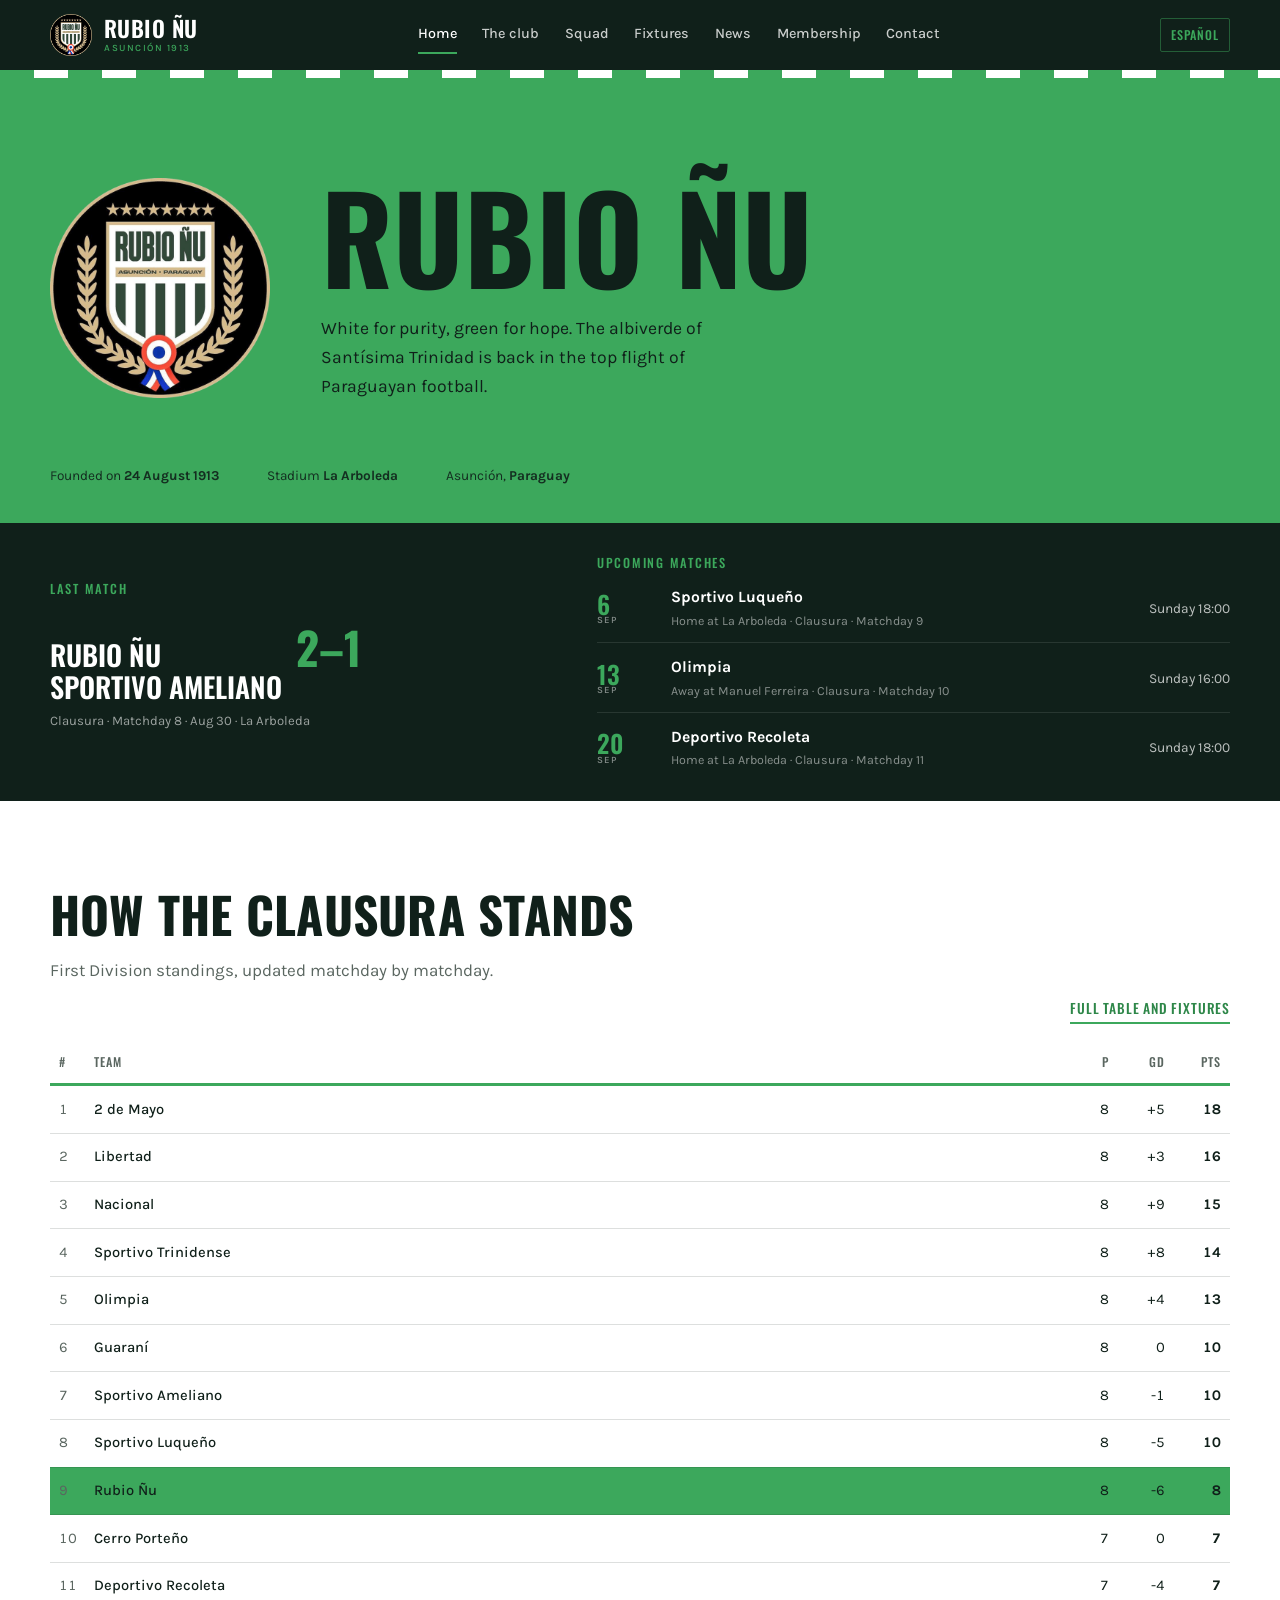
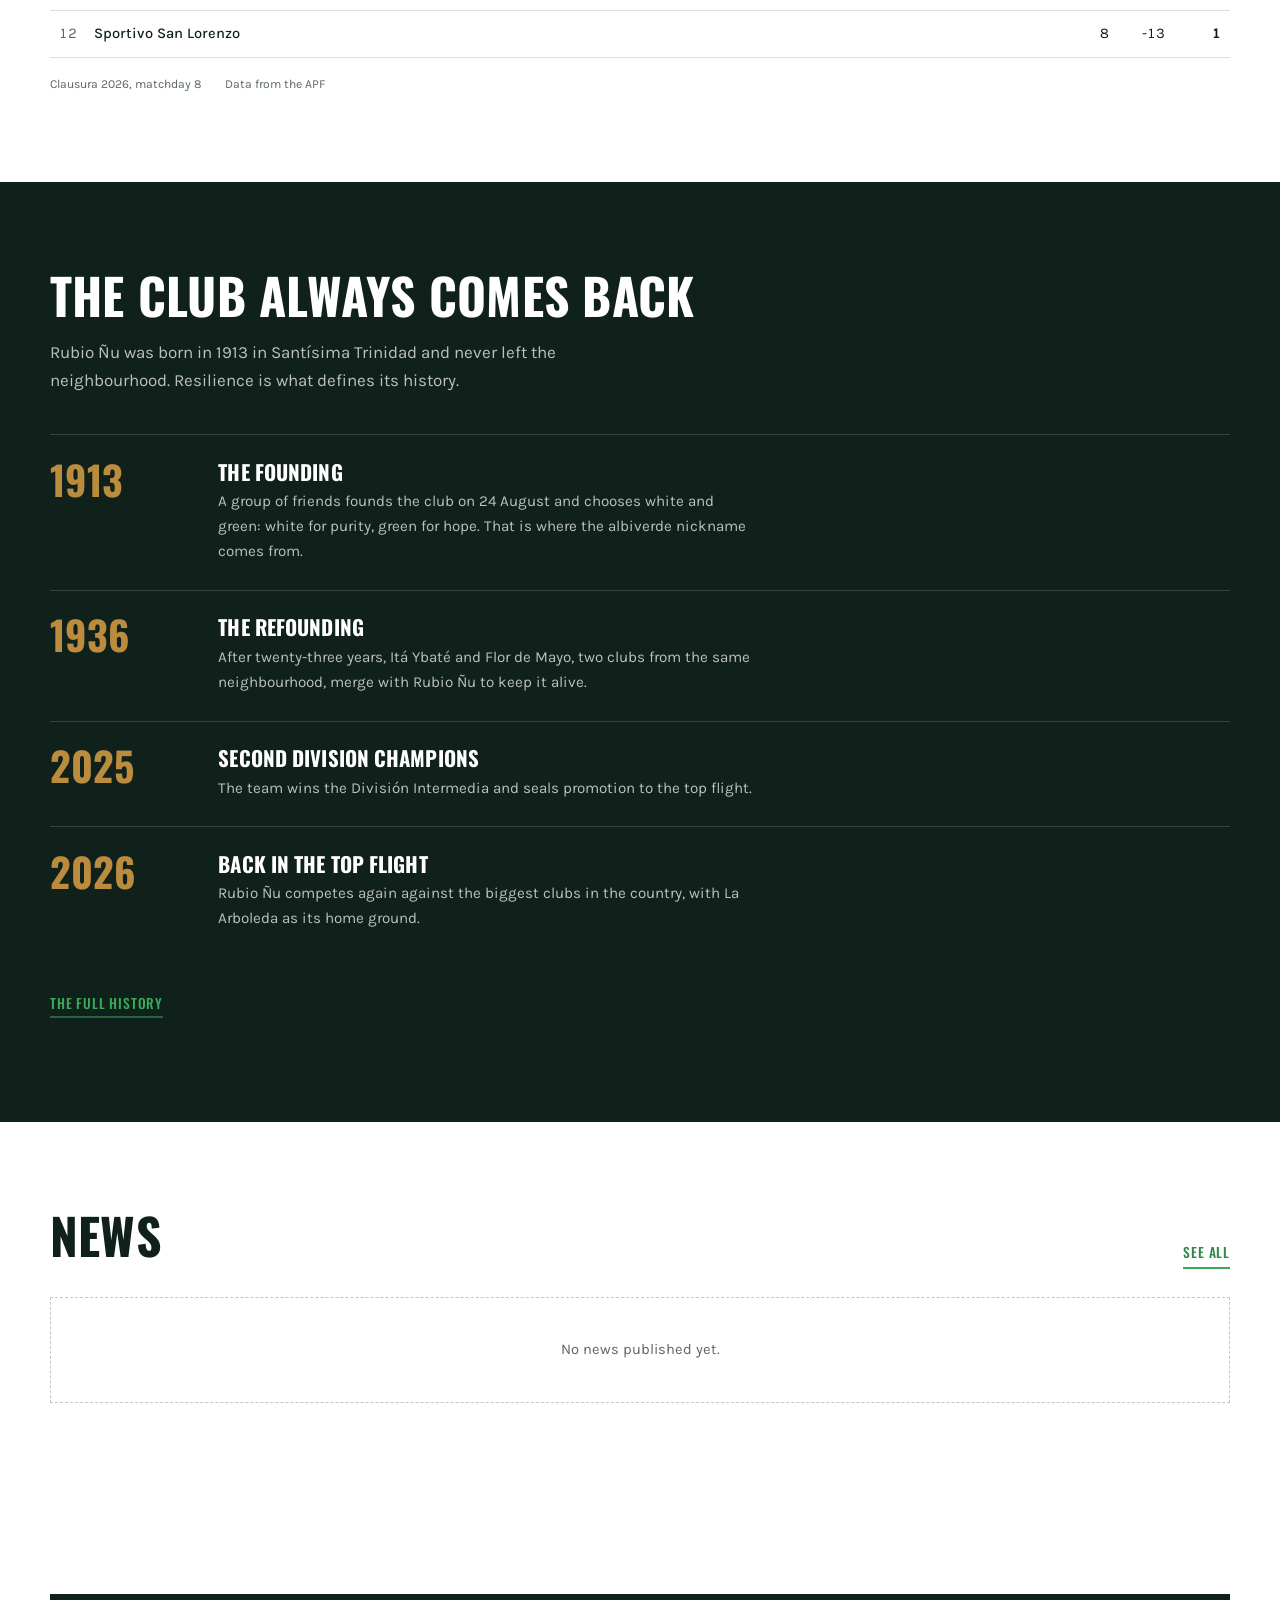
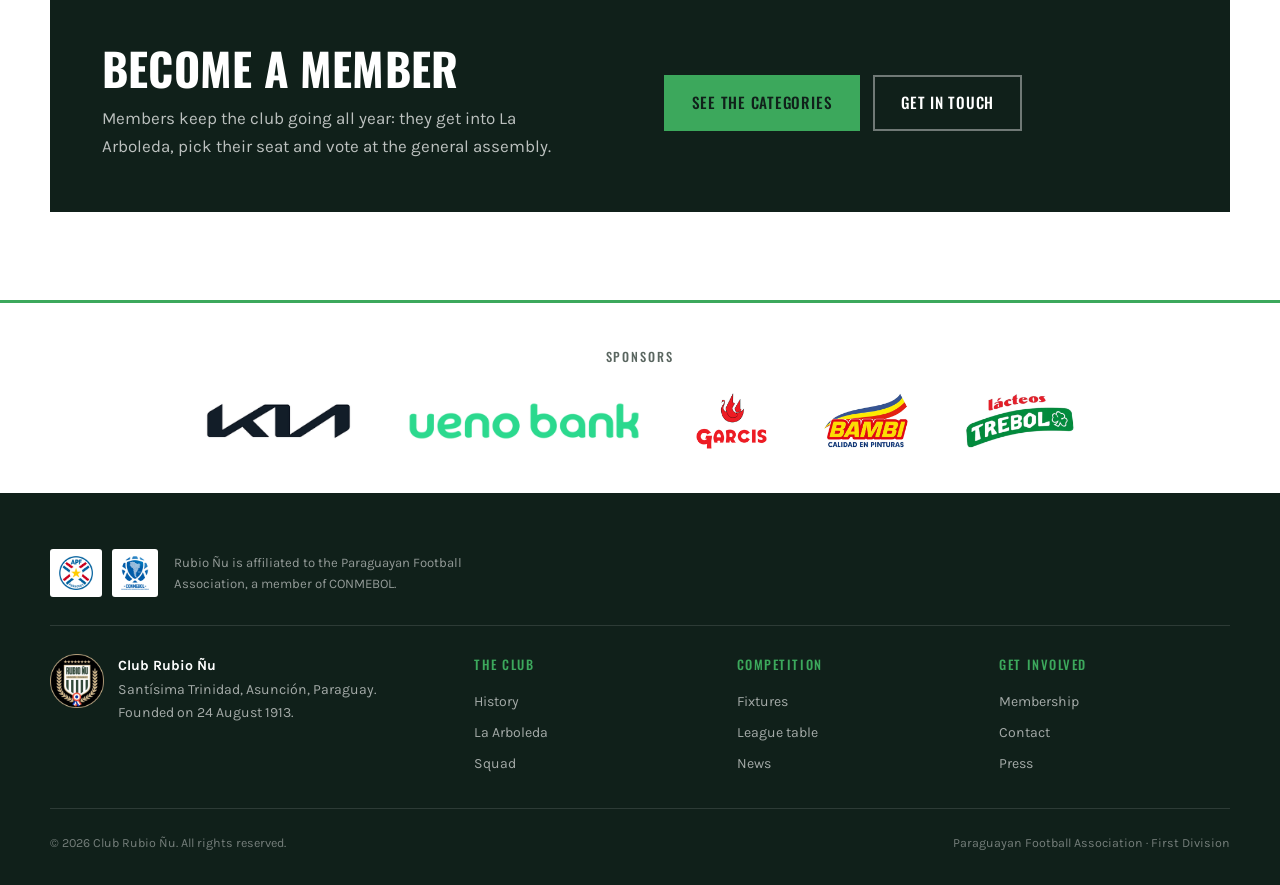
==== en/index.html @ 2ac367af "Sitio bilingüe (ES/EN), escudo oficial provisto por el club y módulo de noticias (v4)" ====
<!DOCTYPE html>
<html lang="en" data-base="../">
<head>
<meta charset="utf-8">
<meta name="viewport" content="width=device-width, initial-scale=1">
<title>Official site · Club Rubio Ñu</title>
<meta name="description" content="Official site of Club Rubio Ñu, from Santísima Trinidad, Asunción. Founded in 1913.">
<meta name="robots" content="noindex, nofollow">
<link rel="alternate" hreflang="es" href="../index.html">
<link rel="alternate" hreflang="en" href="index.html">
<meta property="og:title" content="Official site · Club Rubio Ñu">
<meta property="og:description" content="Official site of Club Rubio Ñu, from Santísima Trinidad, Asunción. Founded in 1913.">
<meta property="og:type" content="website">
<meta property="og:image" content="../assets/img/escudo.png">
<meta name="theme-color" content="#10201A">
<link rel="icon" href="../assets/img/favicon.png">
<link rel="preconnect" href="https://fonts.googleapis.com">
<link rel="preconnect" href="https://fonts.gstatic.com" crossorigin>
<link href="https://fonts.googleapis.com/css2?family=Karla:ital,wght@0,400;0,500;0,700;1,400&family=Oswald:wght@500;600;700&display=swap" rel="stylesheet">
<link rel="stylesheet" href="../assets/css/main.css">
</head>
<body>
<a class="saltar" href="#contenido">Skip to content</a>

<header class="cabecera">
  <div class="marco cabecera-fila">
    <a class="marca" href="index.html">
      <img src="../assets/img/escudo.png" alt="">
      <span class="marca-texto">Rubio Ñu
        <small>ASUNCIÓN 1913</small>
      </span>
    </a>
    <div class="cabecera-derecha">
      <a class="idioma" href="../index.html">Español</a>
      <button class="menu-boton" aria-expanded="false" aria-controls="menu-principal">Menu</button>
    </div>
    <nav class="menu" id="menu-principal" aria-label="Menu">
        <a href="index.html" aria-current="page">Home</a>
        <a href="club.html">The club</a>
        <a href="plantel.html">Squad</a>
        <a href="fixture.html">Fixtures</a>
        <a href="noticias.html">News</a>
        <a href="socios.html">Membership</a>
        <a href="contacto.html">Contact</a>
    </nav>
  </div>
</header>
<div class="filete bastones"></div>

<main id="contenido">

<section class="portada">
  <div class="marco portada-contenido">
    <img class="portada-escudo" src="../assets/img/escudo.png" alt="Club Rubio Ñu crest">
    <div>
      <h1>Rubio Ñu</h1>
      <p class="portada-bajada">White for purity, green for hope. The albiverde of Santísima
      Trinidad is back in the top flight of Paraguayan football.</p>
    </div>
  </div>
  <div class="marco portada-datos">
    <span>Founded on <b>24 August 1913</b></span>
    <span>Stadium <b>La Arboleda</b></span>
    <span>Asunción, <b>Paraguay</b></span>
  </div>
</section>

<section class="franja-partido">
  <div class="marco partido-grilla">
    <div data-ultimo><p class="cargando">Loading result…</p></div>
    <div class="divisoria" aria-hidden="true"></div>
    <div data-proximos><p class="cargando">Loading fixtures…</p></div>
  </div>
</section>

<section class="seccion">
  <div class="marco">
    <div class="cabezal-seccion">
      <div>
        <h2 class="titulo-seccion">How the Clausura stands</h2>
        <p class="entrada">First Division standings, updated matchday by matchday.</p>
      </div>
      <a class="enlace-mas" href="fixture.html#tabla">Full table and fixtures</a>
    </div>
    <div data-tabla="resumida"><p class="cargando">Loading table…</p></div>
  </div>
</section>

<section class="seccion seccion-tinta textura-diagonal">
  <div class="marco">
    <h2 class="titulo-seccion">The club always comes back</h2>
    <p class="entrada">Rubio Ñu was born in 1913 in Santísima Trinidad and never left the
    neighbourhood. Resilience is what defines its history.</p>
    <div class="hitos">
      <article class="hito">
        <div class="hito-anio">1913</div>
        <div>
          <h3>The founding</h3>
          <p>A group of friends founds the club on 24 August and chooses white and green: white for
          purity, green for hope. That is where the albiverde nickname comes from.</p>
        </div>
      </article>
      <article class="hito">
        <div class="hito-anio">1936</div>
        <div>
          <h3>The refounding</h3>
          <p>After twenty-three years, Itá Ybaté and Flor de Mayo, two clubs from the same
          neighbourhood, merge with Rubio Ñu to keep it alive.</p>
        </div>
      </article>
      <article class="hito">
        <div class="hito-anio">2025</div>
        <div>
          <h3>Second division champions</h3>
          <p>The team wins the División Intermedia and seals promotion to the top flight.</p>
        </div>
      </article>
      <article class="hito">
        <div class="hito-anio">2026</div>
        <div>
          <h3>Back in the top flight</h3>
          <p>Rubio Ñu competes again against the biggest clubs in the country, with La Arboleda as
          its home ground.</p>
        </div>
      </article>
    </div>
    <p style="margin-top:2rem"><a class="enlace-mas" href="club.html">The full history</a></p>
  </div>
</section>

<section class="seccion">
  <div class="marco">
    <div class="cabezal-seccion">
      <h2 class="titulo-seccion">News</h2>
      <a class="enlace-mas" href="noticias.html">See all</a>
    </div>
    <div data-noticias data-limite="3"><p class="cargando">Loading news…</p></div>
  </div>
</section>

<section class="seccion">
  <div class="marco">
    <div class="accion">
      <div>
        <h2>Become a member</h2>
        <p>Members keep the club going all year: they get into La Arboleda, pick their seat and
        vote at the general assembly.</p>
      </div>
      <div class="botonera">
        <a class="boton" href="socios.html">See the categories</a>
        <a class="boton boton-borde" href="contacto.html">Get in touch</a>
      </div>
    </div>
  </div>
</section>
<section class="banda-sponsors">
  <div class="marco">
    <p class="rotulo-sponsors">SPONSORS</p>
    <div class="grilla-sponsors">
        <img src="../assets/img/sponsors/kia.png" alt="Kia" class="" loading="lazy">
        <img src="../assets/img/sponsors/ueno-bank.png" alt="ueno bank" class="" loading="lazy">
        <img src="../assets/img/sponsors/garcis.png" alt="Garcis" class="alto" loading="lazy">
        <img src="../assets/img/sponsors/bambi.png" alt="Bambi" class="alto" loading="lazy">
        <img src="../assets/img/sponsors/lacteos-trebol.png" alt="Lácteos Trébol" class="alto" loading="lazy">
    </div>
  </div>
</section>

</main>

<footer class="pie">
  <div class="marco">
    <div class="instituciones">
      <div class="instituciones-escudos">
        <span><img src="../assets/img/instituciones/apf.png" alt="Asociación Paraguaya de Fútbol"></span>
        <span><img src="../assets/img/instituciones/conmebol.png" alt="CONMEBOL"></span>
      </div>
      <p>Rubio Ñu is affiliated to the Paraguayan Football Association, a member of CONMEBOL.</p>
    </div>
    <div class="pie-grilla">
      <div class="pie-escudo">
        <img src="../assets/img/escudo.png" alt="">
        <div>
          <strong style="color:var(--blanco)">Club Rubio Ñu</strong><br>
          Santísima Trinidad, Asunción, Paraguay.<br>Founded on 24 August 1913.
        </div>
      </div>
      <div>
        <h4>THE CLUB</h4>
        <ul>
          <li><a href="club.html">History</a></li>
          <li><a href="club.html#estadio">La Arboleda</a></li>
          <li><a href="plantel.html">Squad</a></li>
        </ul>
      </div>
      <div>
        <h4>COMPETITION</h4>
        <ul>
          <li><a href="fixture.html">Fixtures</a></li>
          <li><a href="fixture.html#tabla">League table</a></li>
          <li><a href="noticias.html">News</a></li>
        </ul>
      </div>
      <div>
        <h4>GET INVOLVED</h4>
        <ul>
          <li><a href="socios.html">Membership</a></li>
          <li><a href="contacto.html">Contact</a></li>
          <li><a href="contacto.html#prensa">Press</a></li>
        </ul>
      </div>
    </div>
    <div class="pie-legal">
      <span>© 2026 Club Rubio Ñu. All rights reserved.</span>
      <span>Paraguayan Football Association · First Division</span>
    </div>
  </div>
</footer>

<script src="../assets/js/main.js"></script>
</body>
</html>
---- assets/css/main.css ----
/* ============================================================
   Club Rubio Ñu — hoja de estilos principal
   Ajustada al Manual de Marca:
   · Verde institucional #3CA85C · Blanco · Tinta #10201A
   · Dorado #BC8C3E de uso restringido (logros y trayectoria)
   · Titulares Oswald en mayúsculas · Texto Karla
   · Franjas verticales albiverdes como fondo o separador,
     nunca debajo del escudo.
   ============================================================ */

:root {
  --verde: #3CA85C;
  --verde-hondo: #2E8749;
  --blanco: #FFFFFF;
  --tinta: #10201A;
  --tinta-suave: #5A6660;
  --dorado: #BC8C3E;
  --gris-suave: #F4F6F4;
  --linea: rgba(16, 32, 26, 0.14);

  --marco: 1180px;
  --borde: 1px solid var(--linea);
}

*, *::before, *::after { box-sizing: border-box; }

html { scroll-behavior: smooth; }
@media (prefers-reduced-motion: reduce) {
  html { scroll-behavior: auto; }
  *, *::before, *::after { animation-duration: 0.01ms !important; transition-duration: 0.01ms !important; }
}

body {
  margin: 0;
  background: var(--blanco);
  color: var(--tinta);
  font-family: 'Karla', system-ui, -apple-system, sans-serif;
  font-size: 17px;
  line-height: 1.65;
  -webkit-font-smoothing: antialiased;
}

img { max-width: 100%; display: block; }
a { color: inherit; }

h1, h2, h3, .display {
  font-family: 'Oswald', 'Karla', system-ui, sans-serif;
  font-weight: 700;
  text-transform: uppercase;
  line-height: 1.02;
  letter-spacing: 0.005em;
  margin: 0;
}

:focus-visible { outline: 3px solid var(--verde); outline-offset: 3px; }

.marco { width: min(100% - 2.5rem, var(--marco)); margin-inline: auto; }

.saltar {
  position: absolute; left: -9999px; top: 0;
  background: var(--verde); color: var(--tinta);
  padding: 0.75rem 1.25rem; z-index: 200;
}
.saltar:focus { left: 0; }

.sr-only {
  position: absolute; width: 1px; height: 1px;
  padding: 0; margin: -1px; overflow: hidden;
  clip: rect(0 0 0 0); white-space: nowrap; border: 0;
}

/* ===== Franjas albiverdes ===== */
.bastones {
  background-image: repeating-linear-gradient(
    90deg,
    var(--verde) 0px, var(--verde) 34px,
    var(--blanco) 34px, var(--blanco) 68px
  );
}
.filete { height: 8px; }

.textura-diagonal {
  background-image: repeating-linear-gradient(
    45deg,
    rgba(60, 168, 92, 0.07) 0px, rgba(60, 168, 92, 0.07) 1px,
    transparent 1px, transparent 9px
  );
}

/* ===== Cabecera ===== */
.cabecera { position: sticky; top: 0; z-index: 100; background: var(--tinta); color: var(--blanco); }
.cabecera-fila {
  display: flex; align-items: center; justify-content: space-between;
  gap: 1rem; min-height: 70px;
}
.marca { display: flex; align-items: center; gap: 0.75rem; text-decoration: none; color: inherit; }
.marca img { width: 42px; height: 42px; object-fit: contain; }
.marca-texto {
  font-family: 'Oswald', sans-serif; font-weight: 600;
  font-size: 1.4rem; line-height: 1; text-transform: uppercase; letter-spacing: 0.02em;
}
.marca-texto small {
  display: block; font-family: 'Karla', sans-serif; font-weight: 500;
  font-size: 0.6rem; letter-spacing: 0.16em; color: var(--verde); margin-top: 4px;
}

.cabecera-derecha { display: flex; align-items: center; gap: 0.9rem; order: 3; }
.idioma {
  font-family: 'Oswald', sans-serif; text-transform: uppercase;
  font-size: 0.76rem; letter-spacing: 0.09em; font-weight: 500;
  color: var(--verde); text-decoration: none;
  border: 1px solid rgba(60, 168, 92, 0.45);
  padding: 0.35rem 0.6rem; border-radius: 2px;
  transition: background 0.15s, color 0.15s;
}
.idioma:hover { background: var(--verde); color: var(--tinta); }

.menu { display: flex; gap: 1.6rem; align-items: center; order: 2; }
.menu a {
  text-decoration: none; font-size: 0.9rem; font-weight: 500;
  color: rgba(255, 255, 255, 0.78);
  padding: 0.4rem 0; border-bottom: 2px solid transparent;
  transition: color 0.15s, border-color 0.15s;
}
.menu a:hover { color: var(--blanco); }
.menu a[aria-current="page"] { color: var(--blanco); border-bottom-color: var(--verde); }

.menu-boton {
  display: none; background: none;
  border: 1px solid rgba(255, 255, 255, 0.3);
  color: var(--blanco); padding: 0.5rem 0.7rem;
  font: inherit; font-size: 0.85rem; cursor: pointer; border-radius: 2px;
}

@media (max-width: 880px) {
  .menu-boton { display: block; }
  .menu {
    position: absolute; top: 100%; left: 0; right: 0;
    background: var(--tinta); flex-direction: column; align-items: stretch;
    gap: 0; padding: 0.5rem 1.25rem 1.25rem;
    border-top: 1px solid rgba(255, 255, 255, 0.12); display: none;
  }
  .menu.abierto { display: flex; }
  .menu a { padding: 0.85rem 0; border-bottom: 1px solid rgba(255, 255, 255, 0.08); }
  .menu a[aria-current="page"] { border-bottom-color: var(--verde); }
}

/* ===== Portada =====
   Verde institucional sólido: el escudo nunca va sobre las franjas. */
.portada { background: var(--verde); color: var(--tinta); }
.portada-contenido {
  padding: clamp(3rem, 8vw, 6rem) 0 clamp(2.5rem, 5vw, 4rem);
  display: grid; grid-template-columns: auto 1fr;
  gap: clamp(1.5rem, 4vw, 3.5rem); align-items: center;
}
.portada-escudo { width: clamp(130px, 20vw, 220px); }
.portada h1 { font-size: clamp(3.2rem, 11vw, 7.5rem); }
.portada-bajada {
  margin: 1.1rem 0 0; max-width: 46ch;
  color: var(--tinta); font-size: clamp(1rem, 1.6vw, 1.1rem);
}
.portada-datos {
  display: flex; flex-wrap: wrap; gap: 0.35rem clamp(1.5rem, 4vw, 3rem);
  padding-bottom: 2.25rem; font-size: 0.85rem; color: rgba(16, 32, 26, 0.9);
}
.portada-datos b { font-weight: 700; }

@media (max-width: 760px) { .portada-contenido { grid-template-columns: 1fr; } }

/* ===== Franja de partido ===== */
.franja-partido { background: var(--tinta); color: var(--blanco); }
.partido-grilla {
  display: grid; grid-template-columns: 1fr 1px 1.35fr;
  gap: clamp(1rem, 3vw, 2.5rem); padding: 1.85rem 0; align-items: center;
}
.partido-grilla > .divisoria { background: rgba(255, 255, 255, 0.14); }
.partido-rotulo {
  font-family: 'Oswald', sans-serif; text-transform: uppercase;
  font-size: 0.78rem; letter-spacing: 0.14em;
  color: var(--verde); font-weight: 500; margin: 0 0 0.7rem;
}
.marcador {
  display: flex; align-items: baseline; gap: 0.9rem;
  font-family: 'Oswald', sans-serif; font-weight: 600; text-transform: uppercase;
}
.marcador-equipos { font-size: clamp(1.25rem, 3vw, 1.75rem); line-height: 1.15; }
.marcador-cifras { font-size: clamp(2rem, 5vw, 2.8rem); color: var(--verde); font-weight: 700; }
.partido-pie { font-size: 0.82rem; color: rgba(255, 255, 255, 0.58); margin-top: 0.4rem; }

.proximo-lista { display: grid; gap: 0.7rem; }
.proximo-fila {
  display: grid; grid-template-columns: 58px 1fr auto;
  gap: 1rem; align-items: center; padding-bottom: 0.7rem;
  border-bottom: 1px solid rgba(255, 255, 255, 0.1);
}
.proximo-fila:last-child { border-bottom: 0; padding-bottom: 0; }
.proximo-dia {
  font-family: 'Oswald', sans-serif; font-weight: 600;
  font-size: 1.55rem; line-height: 0.95; color: var(--verde); text-transform: uppercase;
}
.proximo-dia span {
  display: block; font-family: 'Karla', sans-serif; font-weight: 500;
  font-size: 0.6rem; letter-spacing: 0.14em; color: rgba(255, 255, 255, 0.5);
}
.proximo-rival { font-weight: 700; font-size: 0.98rem; }
.proximo-detalle { font-size: 0.78rem; color: rgba(255, 255, 255, 0.5); }
.proximo-hora { font-size: 0.86rem; color: rgba(255, 255, 255, 0.72); white-space: nowrap; }

@media (max-width: 760px) {
  .partido-grilla { grid-template-columns: 1fr; }
  .partido-grilla > .divisoria { height: 1px; }
}

/* ===== Secciones ===== */
.seccion { padding: clamp(3rem, 7vw, 5.5rem) 0; }
.seccion-verde { background: var(--verde); color: var(--tinta); }
.seccion-tinta { background: var(--tinta); color: var(--blanco); }
.seccion-gris { background: var(--gris-suave); }

.titulo-seccion { font-size: clamp(2rem, 4.6vw, 3.1rem); margin-bottom: 0.5rem; }
.seccion-tinta .titulo-seccion { color: var(--blanco); }
.entrada { max-width: 62ch; color: var(--tinta-suave); margin-bottom: clamp(1.75rem, 4vw, 2.5rem); }
.seccion-tinta .entrada { color: rgba(255, 255, 255, 0.72); }
.seccion-verde .entrada { color: var(--tinta); }

.cabezal-seccion {
  display: flex; align-items: flex-end; justify-content: space-between;
  gap: 1rem; flex-wrap: wrap; margin-bottom: 1.75rem;
}
.enlace-mas {
  font-family: 'Oswald', sans-serif; text-transform: uppercase;
  font-size: 0.85rem; font-weight: 500; letter-spacing: 0.06em;
  color: var(--verde-hondo); text-decoration: none;
  border-bottom: 2px solid var(--verde); padding-bottom: 3px; white-space: nowrap;
}
.seccion-tinta .enlace-mas { color: var(--verde); border-bottom-color: rgba(60, 168, 92, 0.5); }
.seccion-verde .enlace-mas { color: var(--tinta); border-bottom-color: var(--tinta); }

/* ===== Tabla de posiciones ===== */
.tabla-envoltorio { overflow-x: auto; }
table.posiciones {
  width: 100%; border-collapse: collapse;
  font-variant-numeric: tabular-nums; min-width: 640px;
}
table.posiciones.resumida { min-width: 340px; }
table.posiciones.resumida th:not(:nth-child(2)),
table.posiciones.resumida td:not(:nth-child(2)) { width: 56px; }
table.posiciones.resumida td:nth-child(1),
table.posiciones.resumida th:nth-child(1) { width: 34px; }

table.posiciones th {
  font-family: 'Oswald', sans-serif; text-transform: uppercase;
  text-align: right; font-size: 0.76rem; font-weight: 500;
  letter-spacing: 0.08em; color: var(--tinta-suave);
  padding: 0 0.55rem 0.7rem; border-bottom: 3px solid var(--verde);
}
table.posiciones th:nth-child(1), table.posiciones th:nth-child(2) { text-align: left; }
table.posiciones td {
  padding: 0.7rem 0.55rem; border-bottom: var(--borde);
  text-align: right; font-size: 0.92rem;
}
table.posiciones td:nth-child(1) { width: 34px; color: var(--tinta-suave); text-align: left; }
table.posiciones td:nth-child(2) { text-align: left; font-weight: 500; }
table.posiciones td.pts { font-weight: 700; }

.fila-nuestra { background: var(--verde); color: var(--tinta); }
.fila-nuestra td { border-bottom-color: var(--verde-hondo); }
.fila-nuestra td:nth-child(1) { color: rgba(16, 32, 26, 0.7); }
.fila-nuestra td:nth-child(2) { font-weight: 700; }

.forma { display: inline-flex; gap: 3px; }
.forma i {
  width: 17px; height: 17px; display: grid; place-items: center;
  font-style: normal; font-size: 0.6rem; font-weight: 700;
  border-radius: 2px; color: var(--blanco);
}
.forma i.G { background: var(--verde-hondo); }
.forma i.E { background: #8A928C; }
.forma i.P { background: #9E4A42; }
.fila-nuestra .forma i { box-shadow: 0 0 0 1px rgba(16, 32, 26, 0.25); }

.leyenda-tabla {
  display: flex; gap: 1.5rem; flex-wrap: wrap;
  font-size: 0.76rem; color: var(--tinta-suave); margin-top: 1rem;
}

/* ===== Hitos de historia ===== */
.hitos { display: grid; margin-top: 2rem; }
.hito {
  display: grid; grid-template-columns: 130px 1fr;
  gap: clamp(1rem, 3vw, 2.5rem); padding: 1.6rem 0;
  border-top: 1px solid rgba(255, 255, 255, 0.16); align-items: start;
}
.hito-anio {
  font-family: 'Oswald', sans-serif; font-weight: 700;
  font-size: 2.5rem; line-height: 0.9; color: var(--dorado);
}
.hito h3 { font-size: 1.3rem; margin-bottom: 0.45rem; color: var(--blanco); }
.hito p { margin: 0; color: rgba(255, 255, 255, 0.72); max-width: 60ch; font-size: 0.95rem; }

@media (max-width: 620px) { .hito { grid-template-columns: 1fr; gap: 0.4rem; } }

/* ===== Fichas de datos ===== */
.datos-grilla {
  display: grid; grid-template-columns: repeat(auto-fit, minmax(180px, 1fr));
  border-top: 3px solid var(--verde);
}
.dato { padding: 1.4rem 1.25rem 1.5rem; border-right: var(--borde); border-bottom: var(--borde); }
.dato:last-child { border-right: 0; }
.dato dt {
  font-family: 'Oswald', sans-serif; text-transform: uppercase;
  font-size: 0.76rem; letter-spacing: 0.1em; font-weight: 500;
  color: var(--tinta-suave); margin-bottom: 0.5rem;
}
.dato dd {
  margin: 0; font-family: 'Oswald', sans-serif; font-weight: 600;
  text-transform: uppercase; font-size: 1.45rem; line-height: 1.1;
}

/* ===== Listas y misión ===== */
.lista-marca { list-style: none; margin: 0; padding: 0; display: grid; gap: 0.85rem; }
.lista-marca li { padding-left: 1.4rem; position: relative; }
.lista-marca li::before {
  content: ''; position: absolute; left: 0; top: 0.62em;
  width: 8px; height: 8px; background: var(--verde);
}
.seccion-verde .lista-marca li::before { background: var(--tinta); }

.cita-mision {
  font-family: 'Oswald', sans-serif; font-weight: 500;
  text-transform: uppercase; font-size: clamp(1.25rem, 2.8vw, 1.8rem);
  line-height: 1.3; max-width: 30ch; margin: 0;
}

.dos-columnas {
  display: grid; grid-template-columns: 1.3fr 1fr;
  gap: clamp(1.5rem, 5vw, 4rem); align-items: start;
}
@media (max-width: 760px) { .dos-columnas { grid-template-columns: 1fr; } }

/* ===== Plantel ===== */
.plantel-grupo { margin-bottom: 2.75rem; }
.plantel-grupo h3 {
  font-size: 1.45rem; padding-bottom: 0.5rem;
  border-bottom: 3px solid var(--verde); margin-bottom: 1.25rem;
}
.plantel-grilla {
  display: grid; grid-template-columns: repeat(auto-fill, minmax(160px, 1fr));
  gap: 1px; background: var(--linea); border: 1px solid var(--linea);
}
.jugador { background: var(--blanco); }
.jugador-foto {
  aspect-ratio: 3 / 4; background: var(--verde);
  position: relative; overflow: hidden; display: grid; place-items: center;
}
.jugador-foto img { width: 100%; height: 100%; object-fit: cover; }
.jugador-numero {
  font-family: 'Oswald', sans-serif; font-weight: 700;
  font-size: 3.4rem; color: rgba(16, 32, 26, 0.35); line-height: 1;
}
.jugador-info { padding: 0.75rem 0.85rem 1rem; }
.jugador-info strong { display: block; font-size: 0.98rem; font-weight: 700; }
.jugador-info span { font-size: 0.78rem; color: var(--tinta-suave); }

/* ===== Noticias ===== */
.noticias-grilla {
  display: grid; grid-template-columns: repeat(auto-fit, minmax(260px, 1fr));
  gap: 1px; background: var(--linea);
  border-top: 3px solid var(--verde); border-left: 1px solid var(--linea);
}
.noticia {
  background: var(--blanco); padding: 1.5rem 1.4rem 1.75rem;
  text-decoration: none; color: inherit;
  display: flex; flex-direction: column; gap: 0.6rem; transition: background 0.15s;
}
.noticia:hover { background: var(--gris-suave); }
.noticia time { font-size: 0.75rem; color: var(--tinta-suave); letter-spacing: 0.05em; }
.noticia h3 { font-size: 1.3rem; }
.noticia p { margin: 0; font-size: 0.9rem; color: var(--tinta-suave); }

/* ===== Bloque de acción ===== */
.accion {
  display: grid; grid-template-columns: repeat(auto-fit, minmax(260px, 1fr));
  align-items: center; gap: clamp(1.5rem, 4vw, 3rem);
  background: var(--tinta); color: var(--blanco); padding: clamp(2rem, 5vw, 3.25rem);
}
.accion h2 { font-size: clamp(1.9rem, 4.2vw, 2.8rem); color: var(--blanco); }
.accion p { color: rgba(255, 255, 255, 0.72); max-width: 46ch; margin: 0.8rem 0 0; }
.botonera { display: flex; flex-wrap: wrap; gap: 0.85rem; }
.boton {
  display: inline-block; padding: 0.85rem 1.6rem;
  background: var(--verde); color: var(--tinta); text-decoration: none;
  font-family: 'Oswald', sans-serif; text-transform: uppercase;
  font-weight: 500; letter-spacing: 0.05em; font-size: 0.95rem;
  border: 2px solid var(--verde); transition: background 0.15s, color 0.15s;
}
.boton:hover { background: transparent; color: var(--verde); }
.boton-borde { background: transparent; color: var(--blanco); border-color: rgba(255, 255, 255, 0.4); }
.boton-borde:hover { background: var(--blanco); color: var(--tinta); border-color: var(--blanco); }

/* ===== Formulario ===== */
.formulario { display: grid; gap: 1.1rem; max-width: 520px; }
.campo { display: grid; gap: 0.35rem; }
.campo label { font-size: 0.85rem; font-weight: 700; }
.campo input, .campo textarea, .campo select {
  font: inherit; font-size: 0.95rem; padding: 0.7rem 0.8rem;
  border: 1px solid rgba(16, 32, 26, 0.25); background: var(--blanco); border-radius: 2px;
}
.campo input:focus, .campo textarea:focus, .campo select:focus { border-color: var(--verde); }
.campo textarea { min-height: 130px; resize: vertical; }

/* ===== Sponsors ===== */
.banda-sponsors {
  background: var(--blanco); border-top: 3px solid var(--verde);
  padding: clamp(2rem, 4vw, 2.75rem) 0;
}
.rotulo-sponsors {
  font-family: 'Oswald', sans-serif; text-transform: uppercase;
  font-size: 0.78rem; letter-spacing: 0.16em; font-weight: 500;
  color: var(--tinta-suave); text-align: center; margin: 0 0 1.6rem;
}
.grilla-sponsors {
  display: flex; flex-wrap: wrap; align-items: center;
  justify-content: center; gap: clamp(1.75rem, 5vw, 3.5rem);
}
.grilla-sponsors img { height: 38px; width: auto; }
.grilla-sponsors img.alto { height: 56px; }
@media (max-width: 560px) {
  .grilla-sponsors { gap: 1.5rem 2rem; }
  .grilla-sponsors img { height: 30px; }
  .grilla-sponsors img.alto { height: 44px; }
}

/* ===== Instituciones ===== */
.instituciones {
  display: flex; align-items: center; gap: 1rem; flex-wrap: wrap;
  padding-bottom: 1.75rem; margin-bottom: 1.75rem;
  border-bottom: 1px solid rgba(255, 255, 255, 0.12);
}
.instituciones-escudos { display: flex; gap: 0.6rem; }
.instituciones-escudos span {
  background: var(--blanco); border-radius: 3px;
  padding: 7px 9px; display: grid; place-items: center;
}
.instituciones-escudos img { height: 34px; width: auto; }
.instituciones p { margin: 0; font-size: 0.82rem; color: rgba(255, 255, 255, 0.55); max-width: 42ch; }

/* ===== Pie ===== */
.pie {
  background: var(--tinta); color: rgba(255, 255, 255, 0.62);
  padding: clamp(2.5rem, 5vw, 3.5rem) 0 2rem; font-size: 0.88rem;
}
.pie-grilla {
  display: grid; grid-template-columns: 1.7fr 1fr 1fr 1fr; gap: 2rem;
  padding-bottom: 2rem; border-bottom: 1px solid rgba(255, 255, 255, 0.12);
}
@media (max-width: 880px) {
  .pie-grilla { grid-template-columns: 1fr 1fr; }
  .pie-escudo { grid-column: 1 / -1; }
}
@media (max-width: 480px) { .pie-grilla { grid-template-columns: 1fr; } }

.pie h4 {
  font-family: 'Oswald', sans-serif; text-transform: uppercase;
  font-size: 0.8rem; letter-spacing: 0.12em; font-weight: 500;
  color: var(--verde); margin: 0 0 0.9rem;
}
.pie ul { list-style: none; margin: 0; padding: 0; display: grid; gap: 0.5rem; }
.pie a { text-decoration: none; }
.pie a:hover { color: var(--blanco); }
.pie-escudo { display: flex; gap: 0.9rem; align-items: flex-start; }
.pie-escudo img { width: 54px; }
.pie-legal {
  display: flex; justify-content: space-between; flex-wrap: wrap; gap: 1rem;
  padding-top: 1.5rem; font-size: 0.78rem; color: rgba(255, 255, 255, 0.42);
}

/* ===== Utilidades ===== */
.cargando { color: rgba(255, 255, 255, 0.6); font-size: 0.9rem; padding: 1rem 0; }
.seccion .cargando { color: var(--tinta-suave); }
.vacio {
  border: 1px dashed rgba(16, 32, 26, 0.25); padding: 2.5rem 1.5rem;
  text-align: center; color: var(--tinta-suave); font-size: 0.92rem;
}
.seccion-tinta .vacio { border-color: rgba(255, 255, 255, 0.25); color: rgba(255, 255, 255, 0.6); }
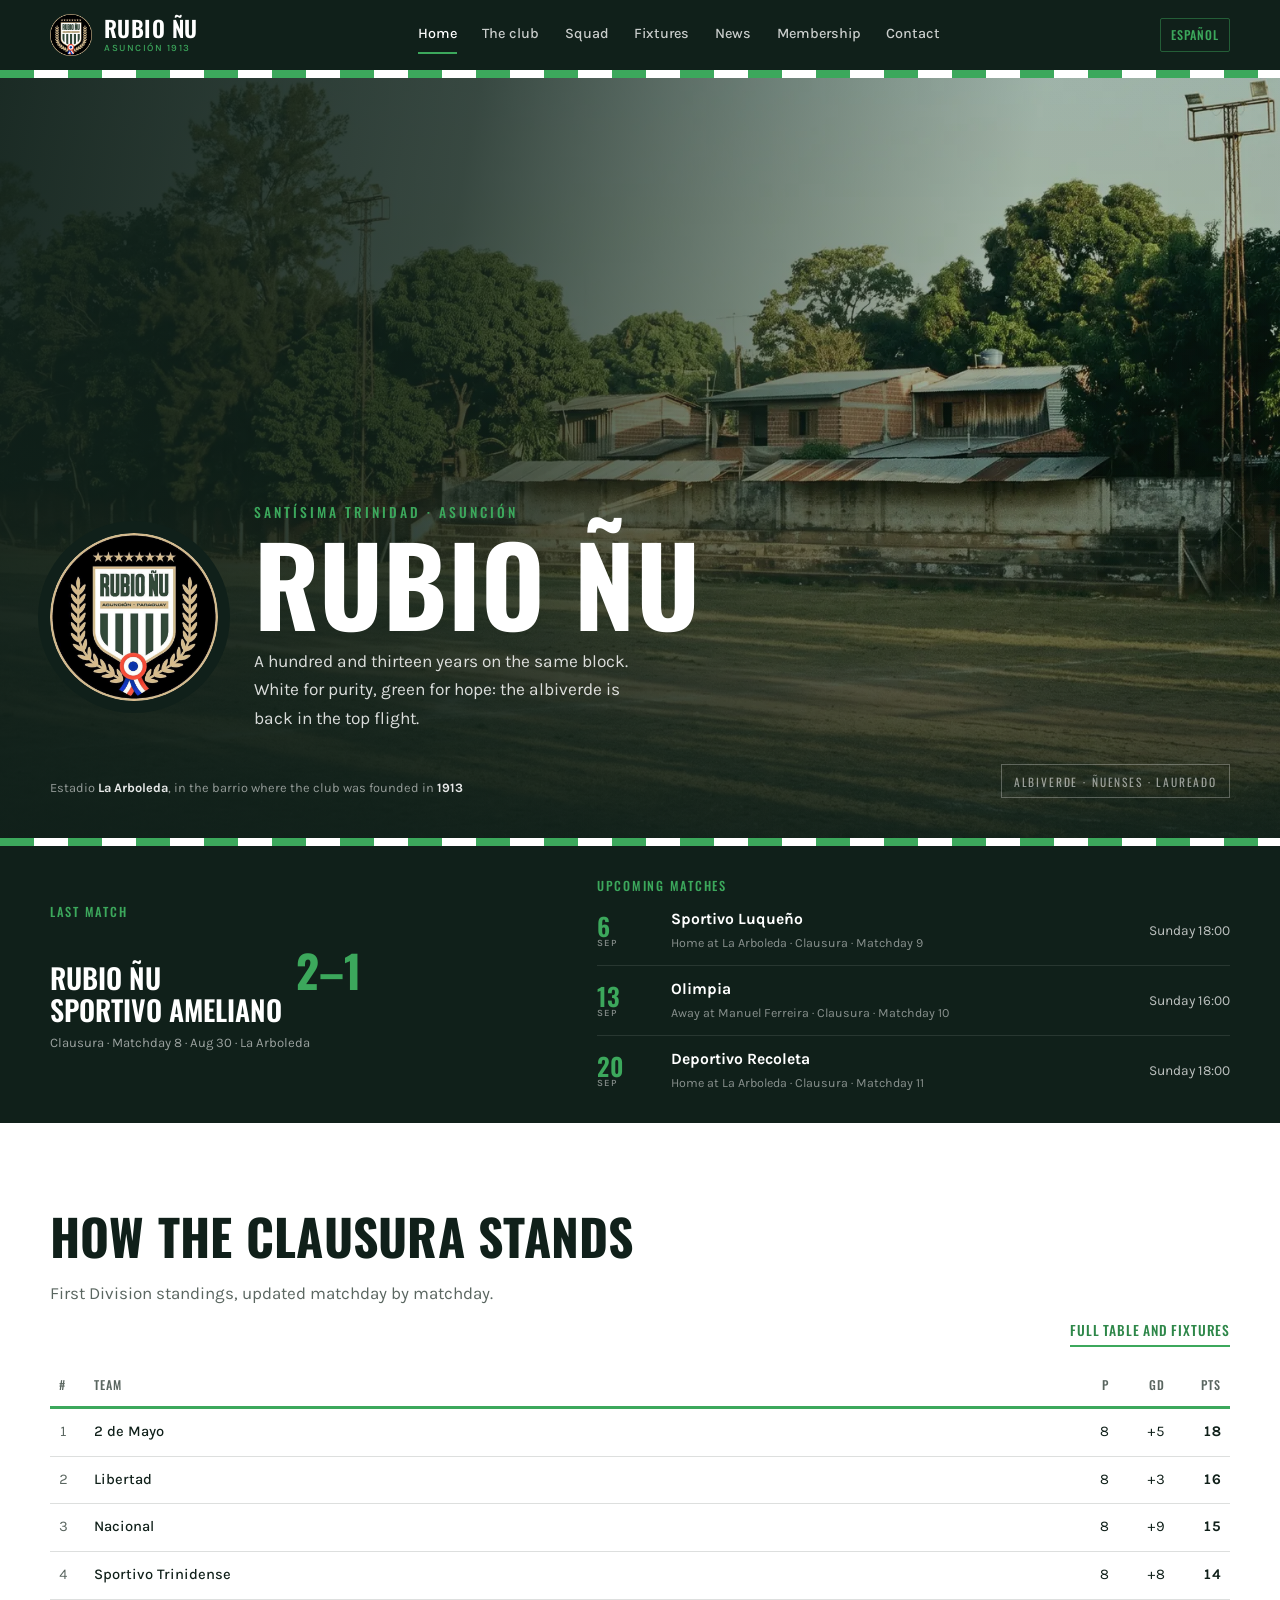
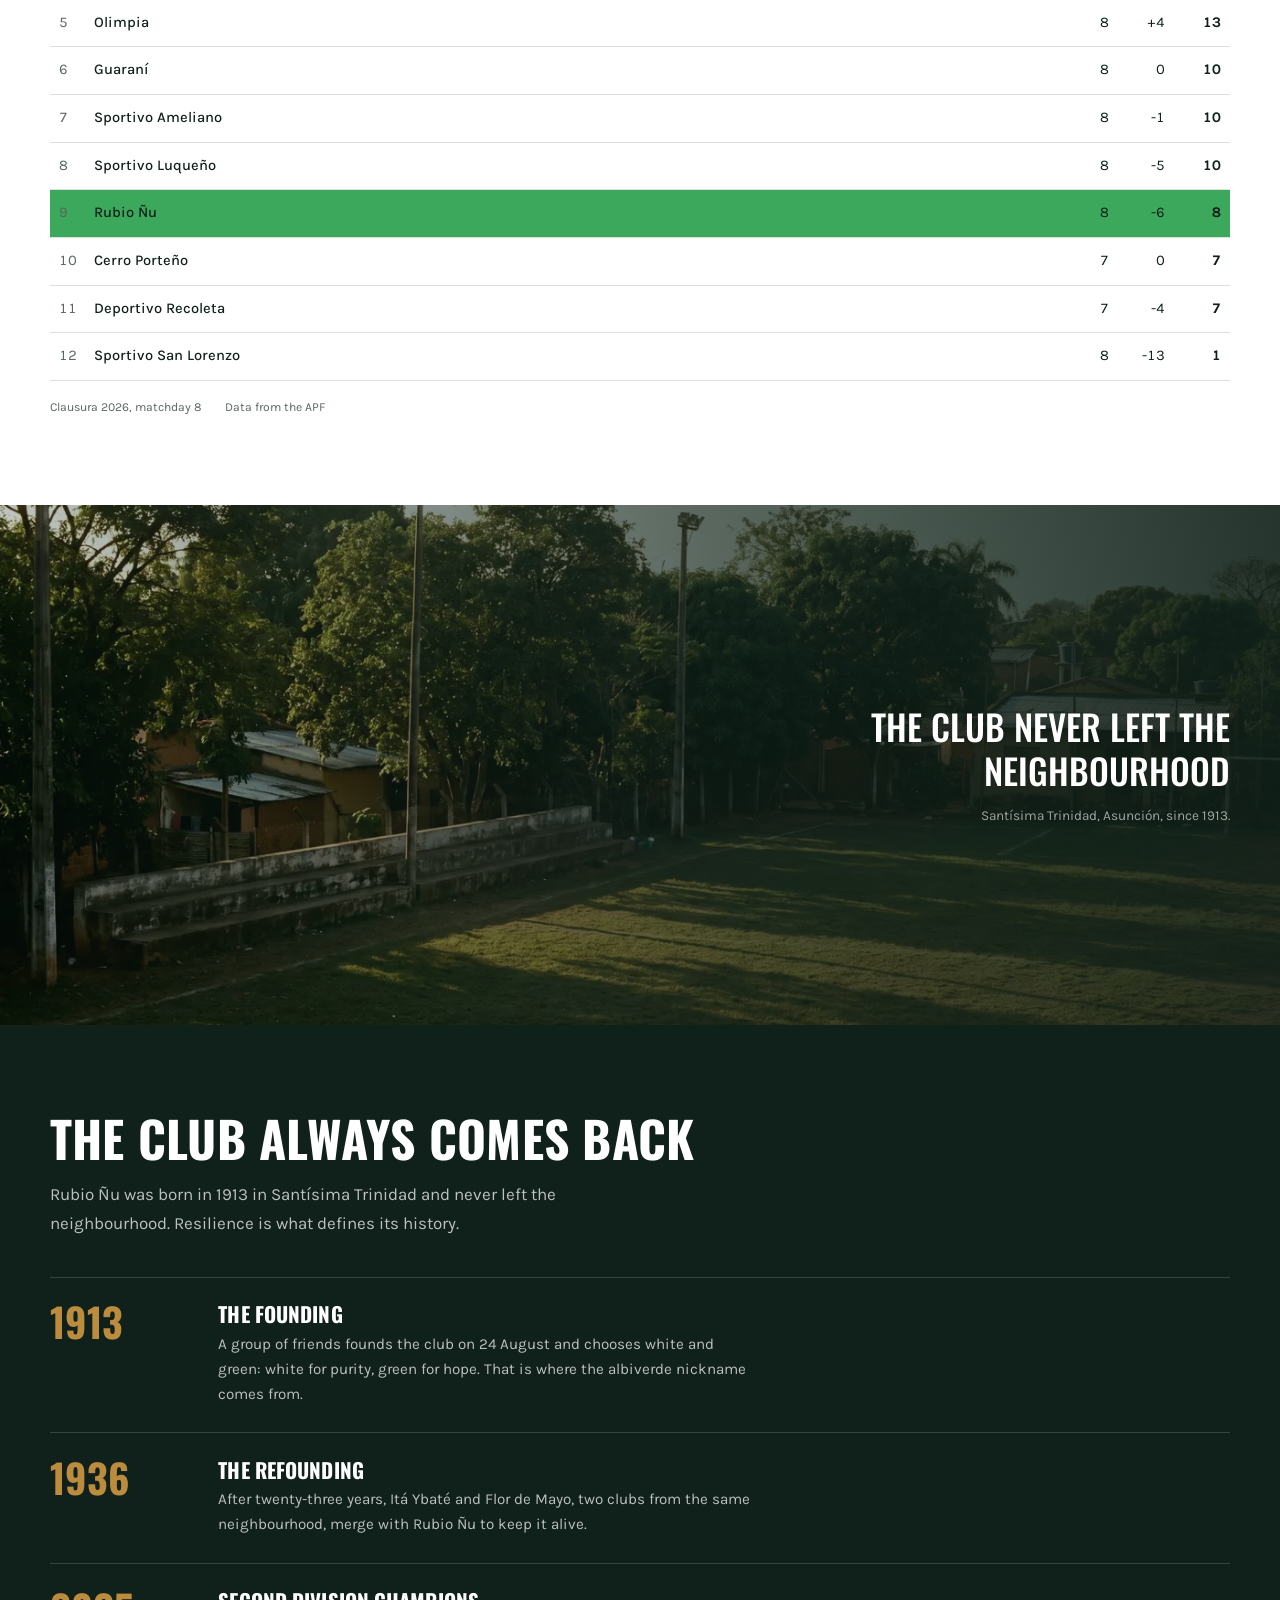
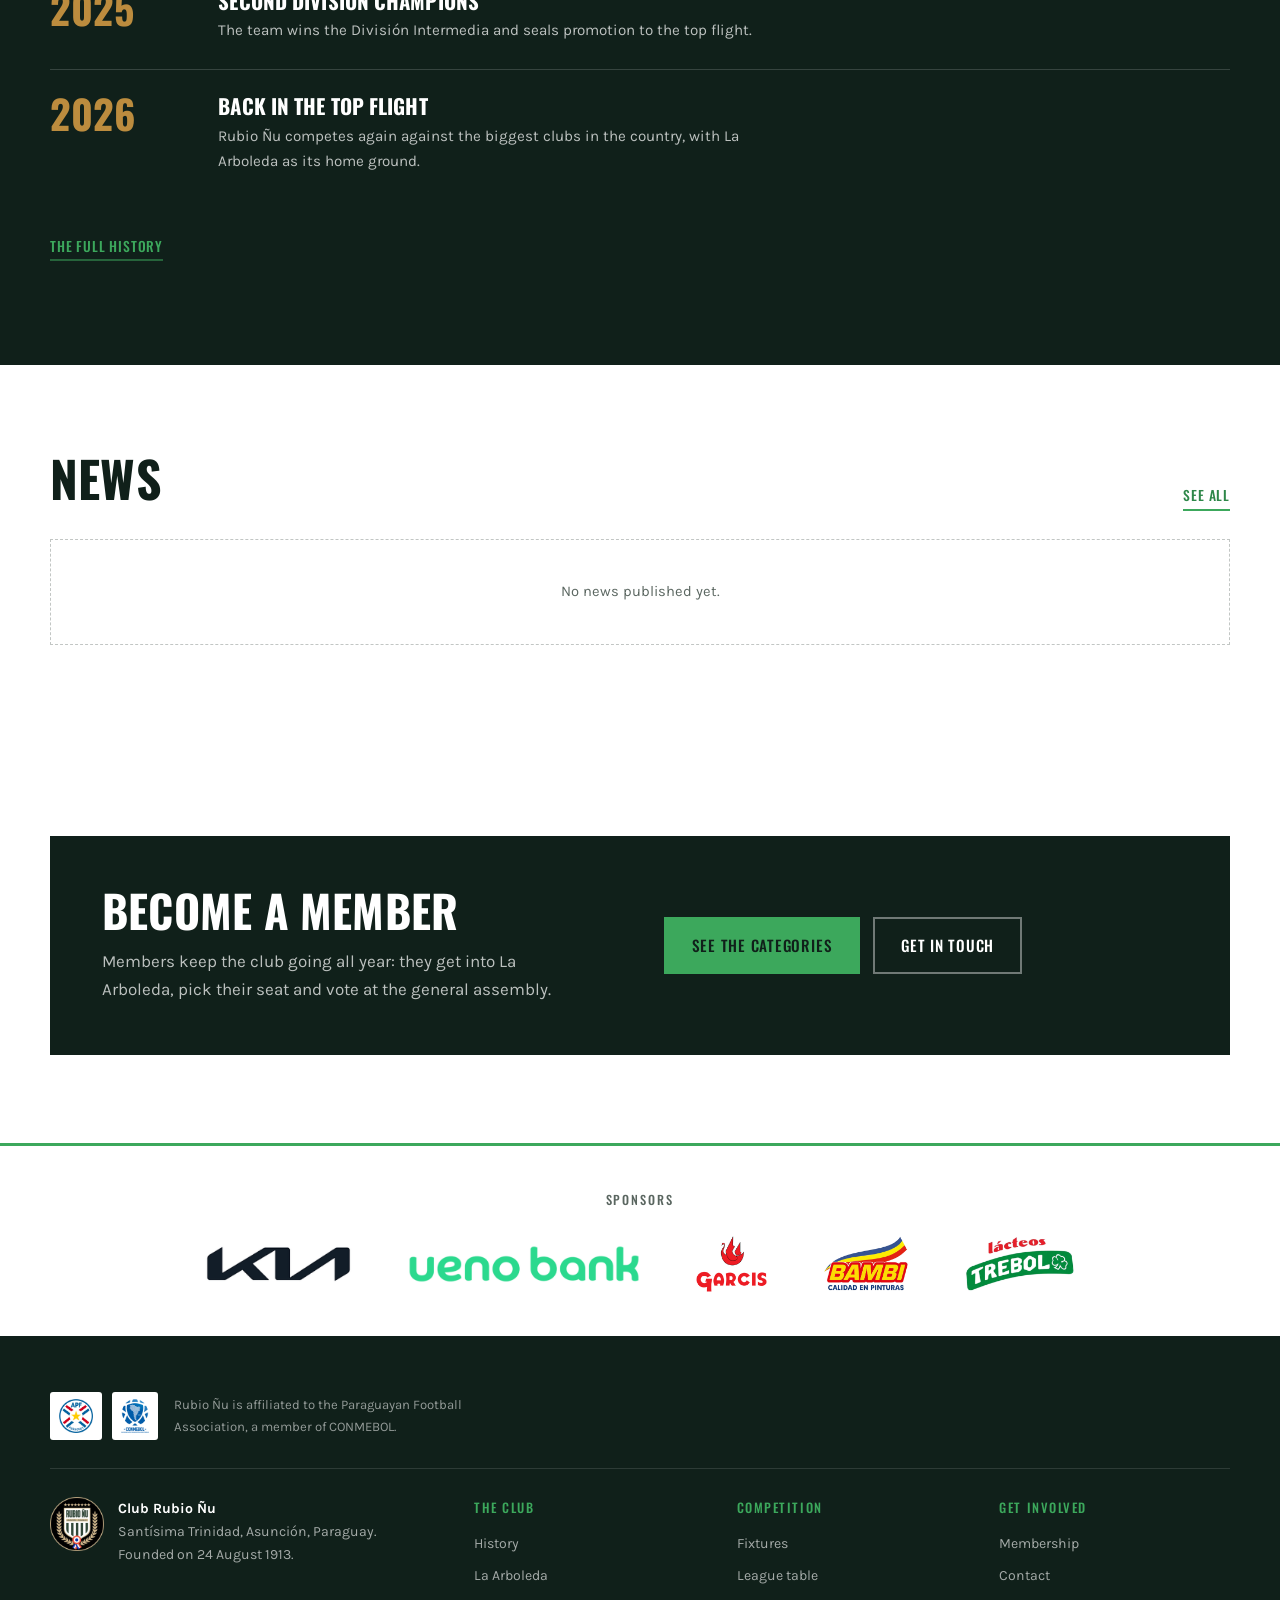
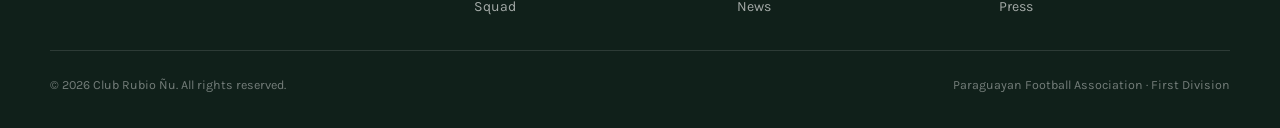
==== commit f5fa3497: "Portada con la cancha y el barrio; banda fotográfica en la home (v5)" ====
--- a/en/index.html
+++ b/en/index.html
@@ -49,21 +49,26 @@
 
 <main id="contenido">
 
-<section class="portada">
-  <div class="marco portada-contenido">
-    <img class="portada-escudo" src="../assets/img/escudo.png" alt="Club Rubio Ñu crest">
-    <div>
-      <h1>Rubio Ñu</h1>
-      <p class="portada-bajada">White for purity, green for hope. The albiverde of Santísima
-      Trinidad is back in the top flight of Paraguayan football.</p>
-    </div>
-  </div>
-  <div class="marco portada-datos">
-    <span>Founded on <b>24 August 1913</b></span>
-    <span>Stadium <b>La Arboleda</b></span>
-    <span>Asunción, <b>Paraguay</b></span>
-  </div>
-</section>
+<section class="portada-foto">
+  <div class="fondo" style="background-image:url('../assets/img/portada-arboleda.webp')"></div>
+  <div class="velo"></div>
+  <div class="marco">
+    <div class="placa">
+      <img src="../assets/img/escudo.png" alt="Club Rubio Ñu crest">
+      <div>
+        <p class="placa-kicker">Santísima Trinidad · Asunción</p>
+        <h1>Rubio Ñu</h1>
+        <p class="lema">A hundred and thirteen years on the same block. White for purity, green for
+        hope: the albiverde is back in the top flight.</p>
+      </div>
+    </div>
+    <div class="pie-foto">
+      <span>Estadio <b>La Arboleda</b>, in the barrio where the club was founded in <b>1913</b></span>
+      <span class="sello">Albiverde · Ñuenses · Laureado</span>
+    </div>
+  </div>
+</section>
+<div class="filete bastones"></div>
 
 <section class="franja-partido">
   <div class="marco partido-grilla">
@@ -83,6 +88,16 @@
       <a class="enlace-mas" href="fixture.html#tabla">Full table and fixtures</a>
     </div>
     <div data-tabla="resumida"><p class="cargando">Loading table…</p></div>
+  </div>
+</section>
+
+<section class="banda-foto">
+  <div class="fondo" style="background-image:url('../assets/img/barrio-trinidad.webp')"></div>
+  <div class="velo"></div>
+  <div class="marco">
+    <p class="banda-cita">The club never left the neighbourhood
+      <span>Santísima Trinidad, Asunción, since 1913.</span>
+    </p>
   </div>
 </section>
 
--- a/assets/css/main.css
+++ b/assets/css/main.css
@@ -445,6 +445,104 @@
 .instituciones-escudos img { height: 34px; width: auto; }
 .instituciones p { margin: 0; font-size: 0.82rem; color: rgba(255, 255, 255, 0.55); max-width: 42ch; }
 
+/* ===== Portada con fotografía =====
+   La foto da contexto; el escudo nunca se apoya sobre ella, va en una
+   placa sólida de alto contraste como pide el manual. */
+.portada-foto {
+  position: relative;
+  background: var(--tinta);
+  min-height: min(86vh, 760px);
+  display: flex;
+  align-items: flex-end;
+  overflow: hidden;
+}
+.portada-foto .fondo {
+  position: absolute; inset: 0;
+  background-size: cover;
+  background-position: center 62%;
+}
+.portada-foto .velo {
+  position: absolute; inset: 0;
+  background:
+    linear-gradient(100deg, rgba(16,32,26,0.94) 0%, rgba(16,32,26,0.78) 34%, rgba(16,32,26,0.18) 74%),
+    linear-gradient(to top, rgba(16,32,26,0.88) 0%, rgba(16,32,26,0) 48%),
+    linear-gradient(rgba(16,32,26,0.18), rgba(16,32,26,0.18));
+}
+.portada-foto .marco { position: relative; z-index: 2; width: min(100% - 2.5rem, var(--marco)); }
+
+.placa {
+  display: grid;
+  grid-template-columns: auto 1fr;
+  gap: clamp(1.25rem, 3vw, 2.25rem);
+  align-items: center;
+  max-width: 760px;
+  margin: clamp(3rem, 9vw, 6rem) 0 clamp(1.25rem, 3vw, 2rem);
+}
+.placa img {
+  width: clamp(96px, 14vw, 168px);
+  border-radius: 50%;
+  background: var(--tinta);
+  box-shadow: 0 0 0 12px var(--tinta);
+}
+.placa-kicker {
+  font-family: 'Oswald', sans-serif; text-transform: uppercase;
+  font-size: clamp(0.72rem, 1.5vw, 0.85rem); letter-spacing: 0.22em;
+  color: var(--verde); margin: 0 0 0.6rem; font-weight: 500;
+}
+.placa h1 {
+  font-size: clamp(3rem, 10vw, 6.8rem);
+  color: var(--blanco);
+  line-height: 0.9;
+}
+.placa p.lema {
+  margin: 1rem 0 0; max-width: 40ch;
+  color: rgba(255, 255, 255, 0.84);
+  font-size: clamp(0.98rem, 1.5vw, 1.08rem);
+}
+
+.pie-foto {
+  position: relative; z-index: 2;
+  display: flex; justify-content: space-between; align-items: flex-end;
+  flex-wrap: wrap; gap: 0.75rem;
+  padding-bottom: clamp(1.5rem, 4vw, 2.5rem);
+  font-size: 0.8rem; color: rgba(255, 255, 255, 0.55);
+}
+.pie-foto b { color: rgba(255, 255, 255, 0.9); font-weight: 700; }
+.pie-foto .sello {
+  font-family: 'Oswald', sans-serif; text-transform: uppercase;
+  letter-spacing: 0.16em; font-size: 0.72rem;
+  border: 1px solid rgba(255, 255, 255, 0.28);
+  padding: 0.4rem 0.75rem;
+}
+
+@media (max-width: 760px) {
+  .placa { grid-template-columns: 1fr; gap: 1rem; }
+  .portada-foto { min-height: auto; }
+}
+
+/* ===== Banda fotográfica intermedia ===== */
+.banda-foto {
+  position: relative;
+  min-height: clamp(340px, 46vw, 520px);
+  display: flex; align-items: center;
+  background: var(--tinta);
+  overflow: hidden;
+}
+.banda-foto .fondo { position: absolute; inset: 0; background-size: cover; background-position: center 60%; }
+.banda-foto .velo {
+  position: absolute; inset: 0;
+  background: linear-gradient(260deg, rgba(16,32,26,0.9) 0%, rgba(16,32,26,0.68) 42%, rgba(16,32,26,0.2) 100%);
+}
+.banda-foto .marco { position: relative; z-index: 2; }
+.banda-cita {
+  margin-left: auto; max-width: 30ch; text-align: right;
+  font-family: 'Oswald', sans-serif; font-weight: 500; text-transform: uppercase;
+  font-size: clamp(1.3rem, 3.2vw, 2.2rem); line-height: 1.25;
+  color: var(--blanco);
+}
+.banda-cita span { display: block; margin-top: 1rem; font-family: 'Karla', sans-serif;
+  text-transform: none; font-size: 0.85rem; font-weight: 400; color: rgba(255,255,255,0.6); }
+
 /* ===== Pie ===== */
 .pie {
   background: var(--tinta); color: rgba(255, 255, 255, 0.62);
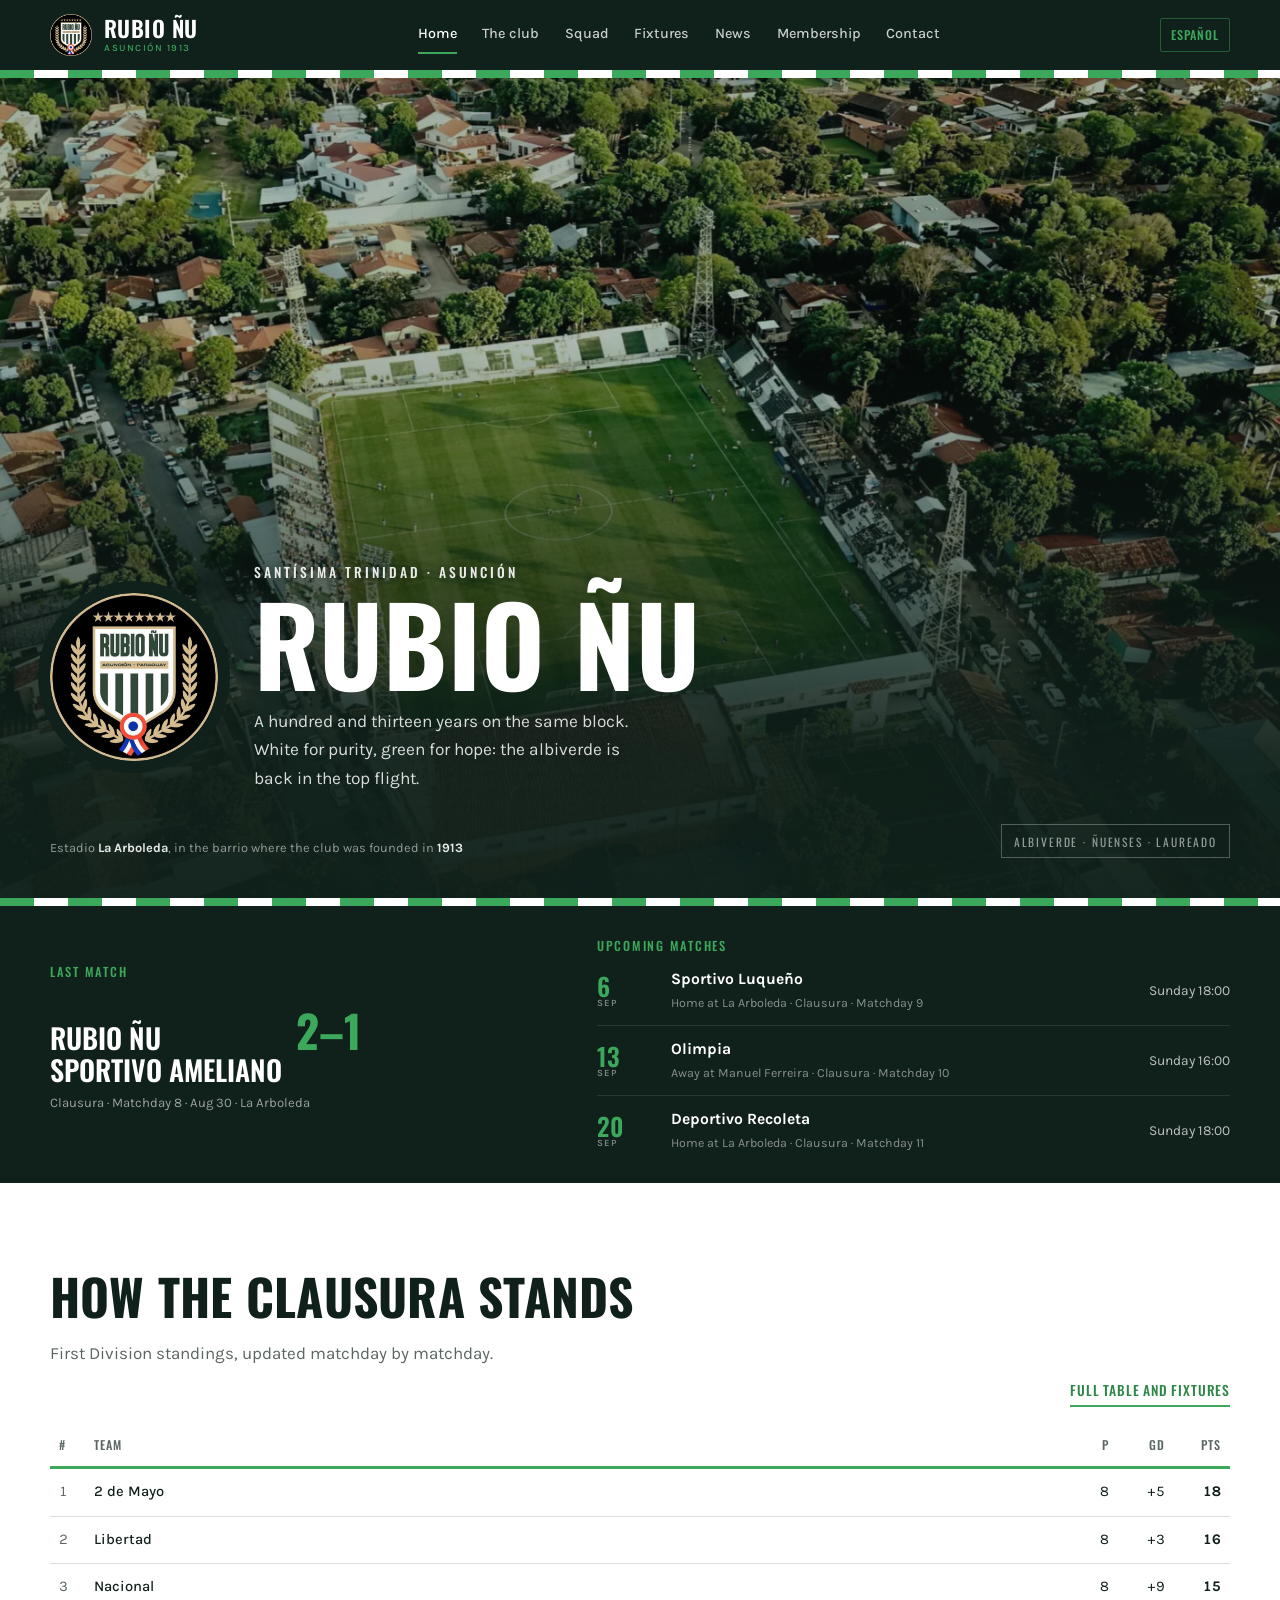
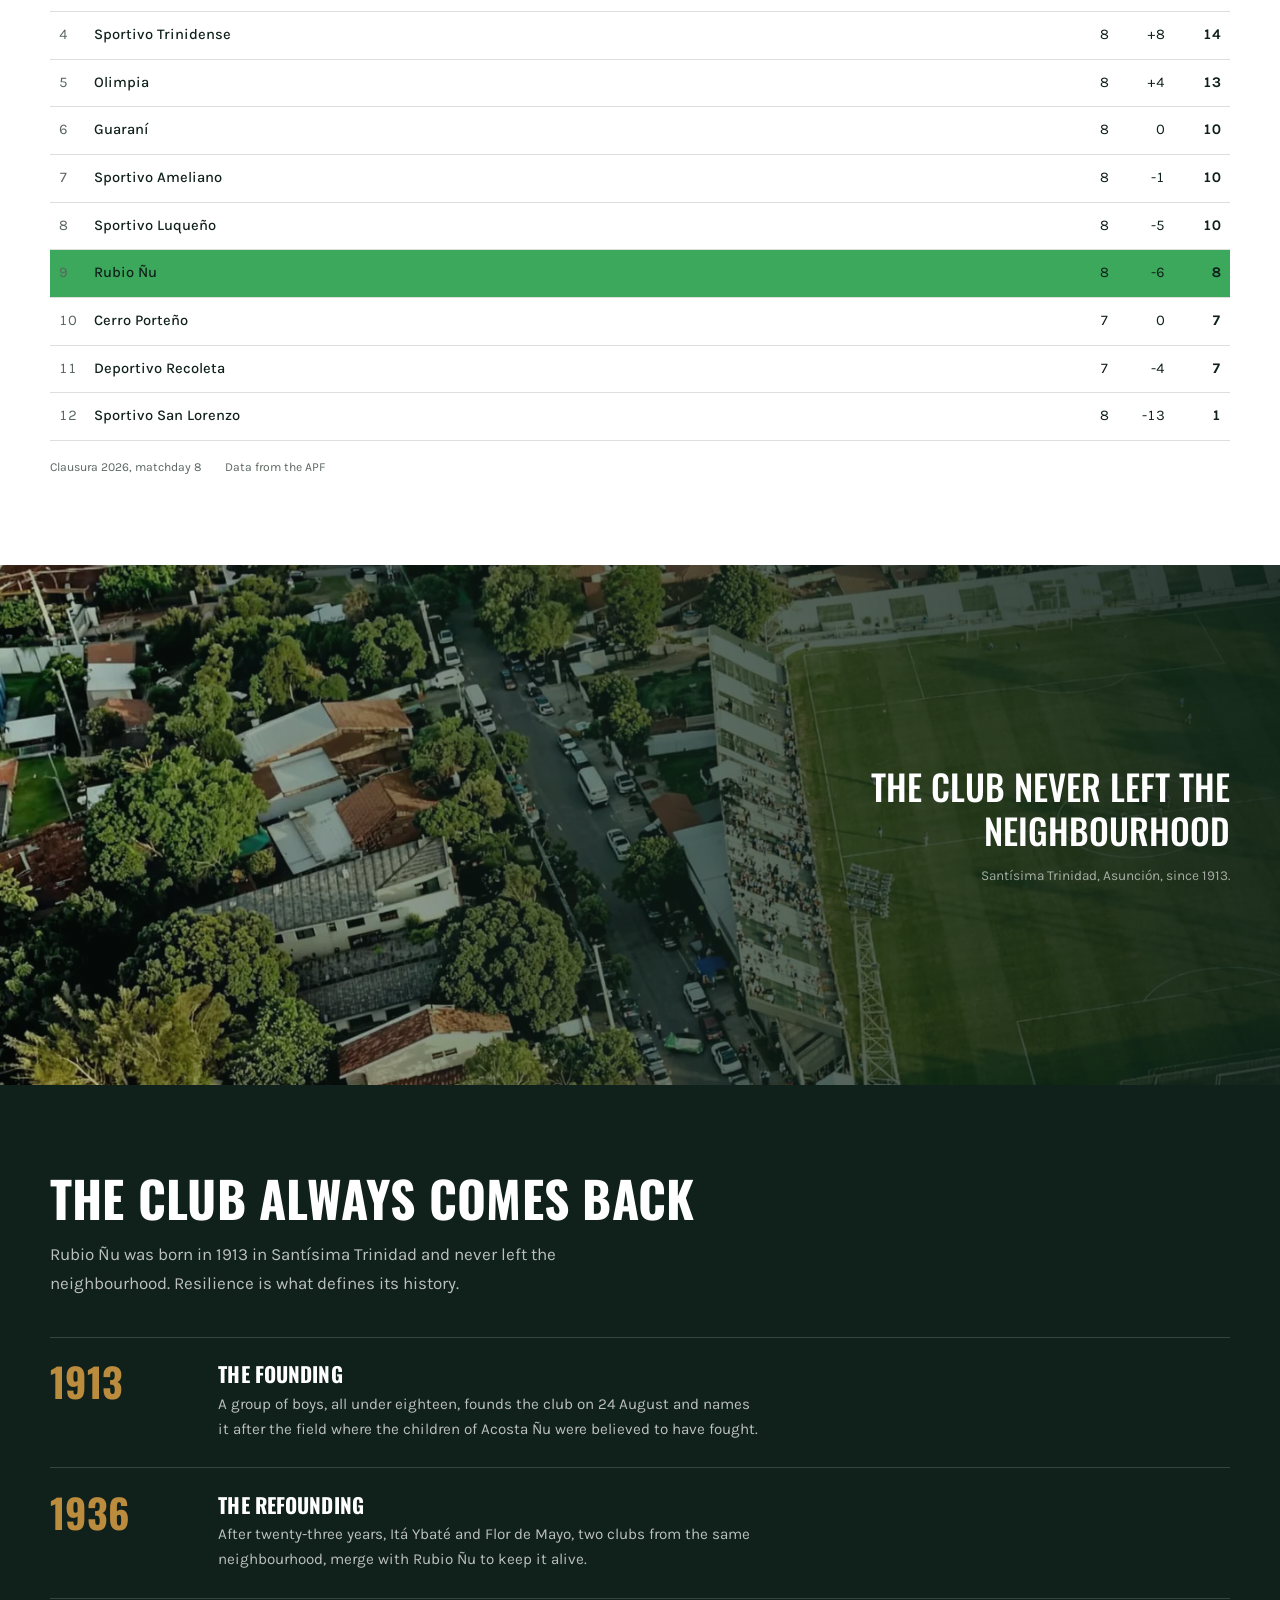
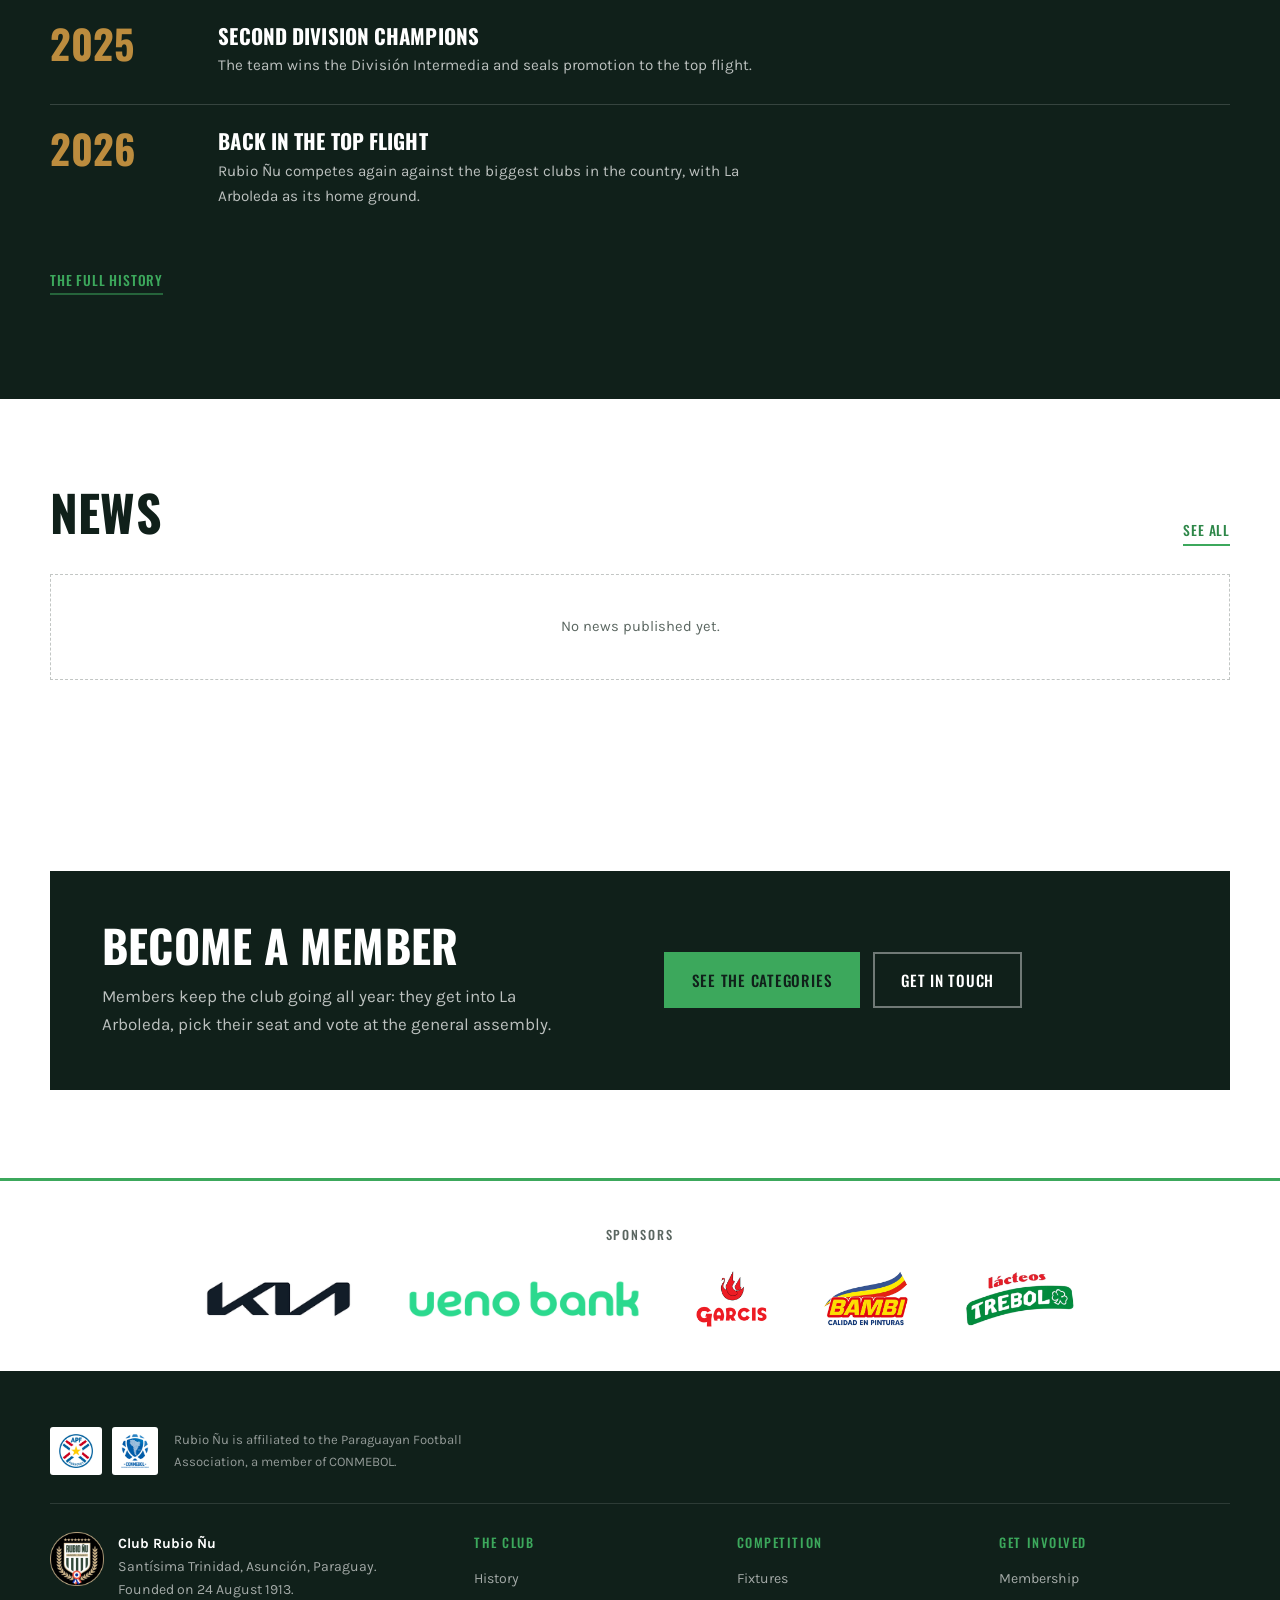
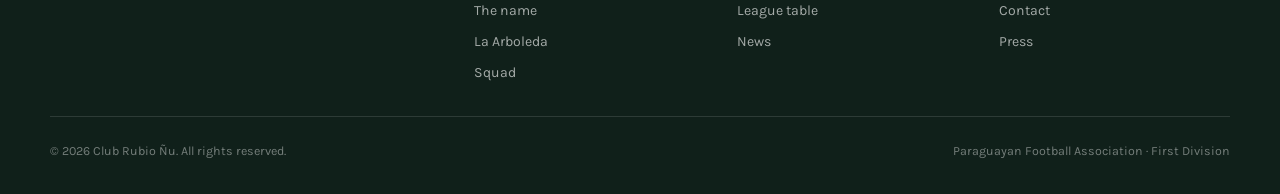
==== commit 9d244308: "Origen del nombre (Acosta Ñu), línea de tiempo ampliada, palmarés y actividades (v9)" ====
--- a/en/index.html
+++ b/en/index.html
@@ -111,8 +111,8 @@
         <div class="hito-anio">1913</div>
         <div>
           <h3>The founding</h3>
-          <p>A group of friends founds the club on 24 August and chooses white and green: white for
-          purity, green for hope. That is where the albiverde nickname comes from.</p>
+          <p>A group of boys, all under eighteen, founds the club on 24 August and names it after
+          the field where the children of Acosta Ñu were believed to have fought.</p>
         </div>
       </article>
       <article class="hito">
@@ -204,6 +204,7 @@
         <h4>THE CLUB</h4>
         <ul>
           <li><a href="club.html">History</a></li>
+          <li><a href="club.html#nombre">The name</a></li>
           <li><a href="club.html#estadio">La Arboleda</a></li>
           <li><a href="plantel.html">Squad</a></li>
         </ul>
--- a/assets/css/main.css
+++ b/assets/css/main.css
@@ -451,22 +451,45 @@
 .portada-foto {
   position: relative;
   background: var(--tinta);
-  min-height: min(86vh, 760px);
+  min-height: min(92vh, 820px);
   display: flex;
   align-items: flex-end;
   overflow: hidden;
 }
 .portada-foto .fondo {
-  position: absolute; inset: 0;
+  position: absolute; inset: -2%;
   background-size: cover;
-  background-position: center 62%;
+  background-position: center 30%;
+  transform-origin: 52% 46%;
+  will-change: transform;
+  animation: sobrevuelo 54s ease-in-out infinite alternate;
+}
+
+/* Sobrevuelo: avance lento con deriva diagonal, como un drone cruzando la cancha. */
+@keyframes sobrevuelo {
+  from { transform: scale(1.04) translate3d(-1.1%, 0.7%, 0); }
+  to   { transform: scale(1.15) translate3d(1.1%, -0.7%, 0); }
+}
+
+.banda-foto .fondo {
+  animation: sobrevuelo-corto 68s ease-in-out infinite alternate;
+  will-change: transform;
+}
+@keyframes sobrevuelo-corto {
+  from { transform: scale(1.03) translate3d(0.8%, 0, 0); }
+  to   { transform: scale(1.11) translate3d(-0.8%, 0, 0); }
+}
+
+@media (prefers-reduced-motion: reduce) {
+  .portada-foto .fondo, .banda-foto .fondo { animation: none; transform: none; }
 }
 .portada-foto .velo {
   position: absolute; inset: 0;
   background:
-    linear-gradient(100deg, rgba(16,32,26,0.94) 0%, rgba(16,32,26,0.78) 34%, rgba(16,32,26,0.18) 74%),
-    linear-gradient(to top, rgba(16,32,26,0.88) 0%, rgba(16,32,26,0) 48%),
-    linear-gradient(rgba(16,32,26,0.18), rgba(16,32,26,0.18));
+    linear-gradient(to top,
+      rgba(16,32,26,0.97) 0%, rgba(16,32,26,0.93) 18%,
+      rgba(16,32,26,0.55) 42%, rgba(16,32,26,0.22) 68%, rgba(16,32,26,0.28) 100%),
+    linear-gradient(rgba(16,32,26,0.12), rgba(16,32,26,0.12));
 }
 .portada-foto .marco { position: relative; z-index: 2; width: min(100% - 2.5rem, var(--marco)); }
 
@@ -475,8 +498,8 @@
   grid-template-columns: auto 1fr;
   gap: clamp(1.25rem, 3vw, 2.25rem);
   align-items: center;
-  max-width: 760px;
-  margin: clamp(3rem, 9vw, 6rem) 0 clamp(1.25rem, 3vw, 2rem);
+  max-width: 860px;
+  margin: clamp(4rem, 16vw, 11rem) 0 clamp(1.25rem, 3vw, 2rem);
 }
 .placa img {
   width: clamp(96px, 14vw, 168px);
@@ -487,7 +510,8 @@
 .placa-kicker {
   font-family: 'Oswald', sans-serif; text-transform: uppercase;
   font-size: clamp(0.72rem, 1.5vw, 0.85rem); letter-spacing: 0.22em;
-  color: var(--verde); margin: 0 0 0.6rem; font-weight: 500;
+  color: rgba(255, 255, 255, 0.9); margin: 0 0 0.6rem; font-weight: 500;
+  text-shadow: 0 1px 12px rgba(16, 32, 26, 0.8);
 }
 .placa h1 {
   font-size: clamp(3rem, 10vw, 6.8rem);
@@ -528,7 +552,7 @@
   background: var(--tinta);
   overflow: hidden;
 }
-.banda-foto .fondo { position: absolute; inset: 0; background-size: cover; background-position: center 60%; }
+.banda-foto .fondo { position: absolute; inset: -2%; background-size: cover; background-position: center 60%; }
 .banda-foto .velo {
   position: absolute; inset: 0;
   background: linear-gradient(260deg, rgba(16,32,26,0.9) 0%, rgba(16,32,26,0.68) 42%, rgba(16,32,26,0.2) 100%);
@@ -542,6 +566,18 @@
 }
 .banda-cita span { display: block; margin-top: 1rem; font-family: 'Karla', sans-serif;
   text-transform: none; font-size: 0.85rem; font-weight: 400; color: rgba(255,255,255,0.6); }
+
+/* ===== Figura del estadio ===== */
+.figura-estadio { margin: 0 0 clamp(1.75rem, 4vw, 2.5rem); }
+.figura-estadio img {
+  width: 100%; height: auto; display: block;
+  border-top: 4px solid var(--verde);
+}
+.figura-estadio figcaption {
+  margin-top: 0.7rem; font-size: 0.82rem; color: var(--tinta-suave);
+  display: flex; justify-content: space-between; gap: 1rem; flex-wrap: wrap;
+}
+.figura-estadio figcaption b { color: var(--tinta); font-weight: 700; }
 
 /* ===== Pie ===== */
 .pie {
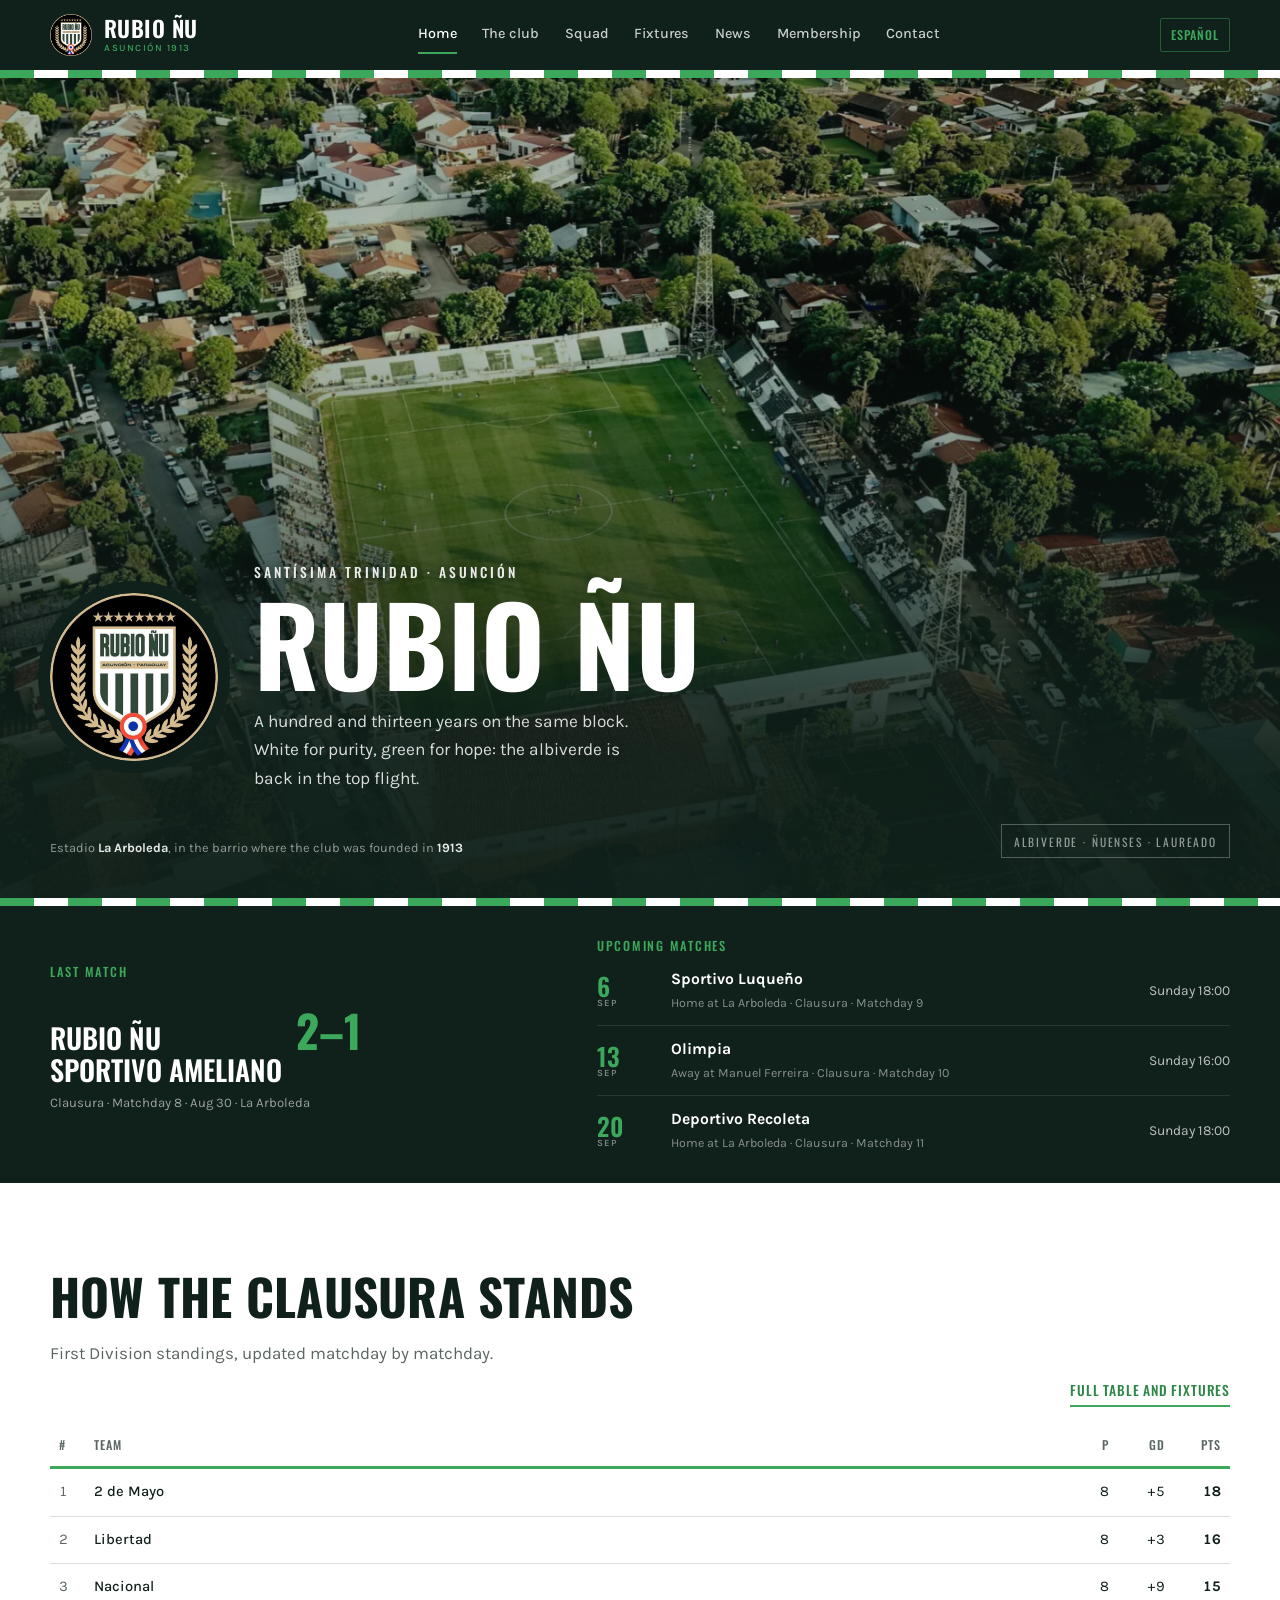
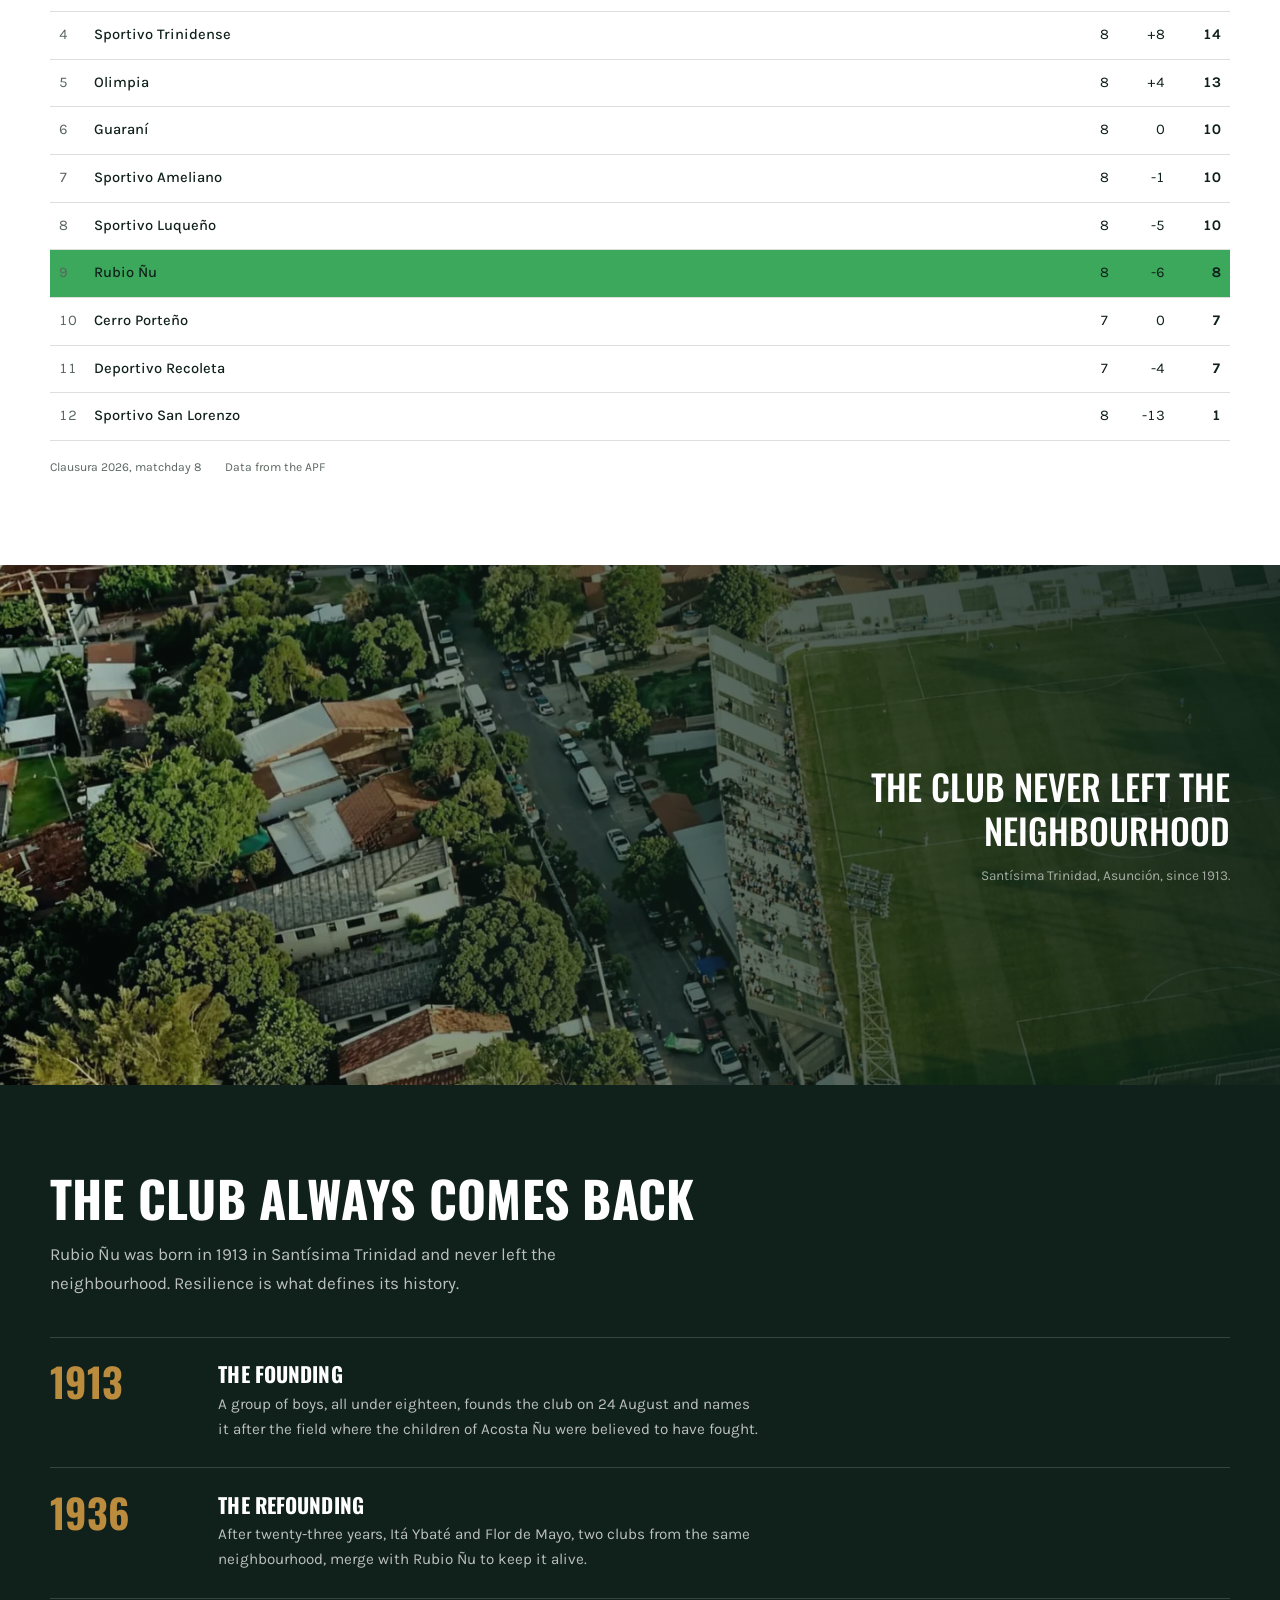
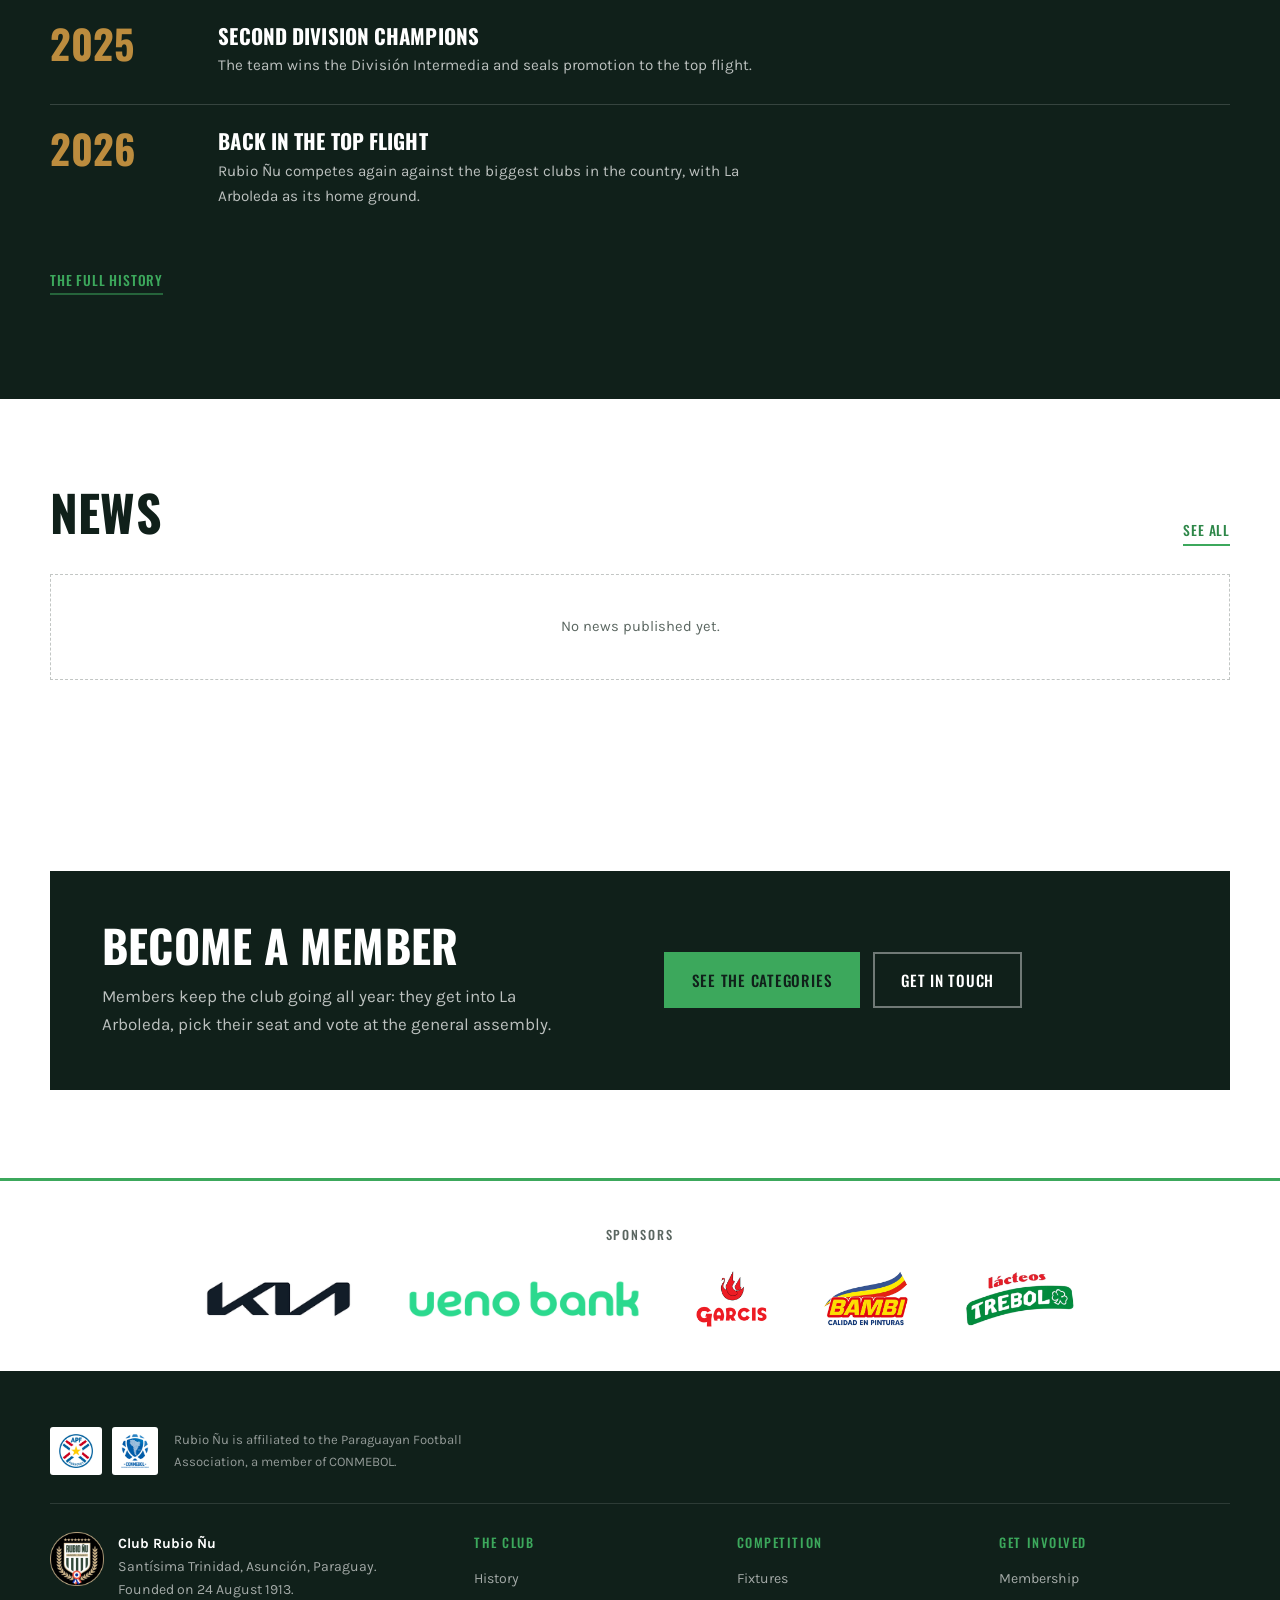
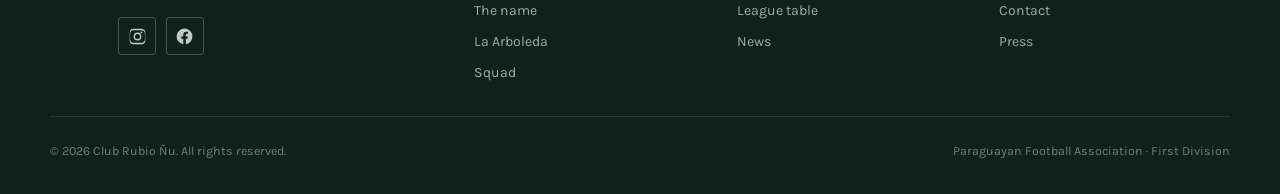
==== commit 3930e420: "Enlaces a Instagram y Facebook en el pie y en contacto (v10)" ====
--- a/en/index.html
+++ b/en/index.html
@@ -198,6 +198,10 @@
         <div>
           <strong style="color:var(--blanco)">Club Rubio Ñu</strong><br>
           Santísima Trinidad, Asunción, Paraguay.<br>Founded on 24 August 1913.
+      <div class="redes ">
+        <a href="https://www.instagram.com/rubionu.1913/" target="_blank" rel="noopener" aria-label="Instagram"><svg viewBox="0 0 24 24" aria-hidden="true"><path d="M12 2.2c3.2 0 3.6 0 4.9.07 1.2.05 1.8.25 2.2.42.6.22 1 .48 1.4.9.43.42.7.83.9 1.4.18.4.38 1 .43 2.2.06 1.3.07 1.7.07 4.9s0 3.6-.07 4.9c-.05 1.2-.25 1.8-.42 2.2-.22.6-.48 1-.9 1.4-.42.43-.83.7-1.4.9-.4.18-1 .38-2.2.43-1.3.06-1.7.07-4.9.07s-3.6 0-4.9-.07c-1.2-.05-1.8-.25-2.2-.42-.6-.22-1-.48-1.4-.9-.43-.42-.7-.83-.9-1.4-.18-.4-.38-1-.43-2.2C2.2 15.6 2.2 15.2 2.2 12s0-3.6.07-4.9c.05-1.2.25-1.8.42-2.2.22-.6.48-1 .9-1.4.42-.43.83-.7 1.4-.9.4-.18 1-.38 2.2-.43C8.4 2.2 8.8 2.2 12 2.2zm0 1.8c-3.1 0-3.5 0-4.7.07-1.1.05-1.7.24-2.1.4-.5.2-.9.44-1.3.83-.4.4-.63.8-.83 1.3-.16.4-.35 1-.4 2.1C2.6 9.9 2.6 10.3 2.6 12s0 2.1.07 3.3c.05 1.1.24 1.7.4 2.1.2.5.44.9.83 1.3.4.4.8.63 1.3.83.4.16 1 .35 2.1.4 1.2.07 1.6.07 4.7.07s3.5 0 4.7-.07c1.1-.05 1.7-.24 2.1-.4.5-.2.9-.44 1.3-.83.4-.4.63-.8.83-1.3.16-.4.35-1 .4-2.1.07-1.2.07-1.6.07-3.3s0-2.1-.07-3.3c-.05-1.1-.24-1.7-.4-2.1-.2-.5-.44-.9-.83-1.3-.4-.4-.8-.63-1.3-.83-.4-.16-1-.35-2.1-.4C15.5 4 15.1 4 12 4zm0 3.1a4.9 4.9 0 110 9.8 4.9 4.9 0 010-9.8zm0 8.1a3.2 3.2 0 100-6.4 3.2 3.2 0 000 6.4zm6.2-8.3a1.15 1.15 0 11-2.3 0 1.15 1.15 0 012.3 0z"/></svg></a>
+        <a href="https://www.facebook.com/clubrubionu" target="_blank" rel="noopener" aria-label="Facebook"><svg viewBox="0 0 24 24" aria-hidden="true"><path d="M22 12a10 10 0 10-11.6 9.9v-7H7.9V12h2.5V9.8c0-2.5 1.5-3.9 3.8-3.9 1.1 0 2.2.2 2.2.2v2.5h-1.3c-1.2 0-1.6.8-1.6 1.6V12h2.8l-.4 2.9h-2.3v7A10 10 0 0022 12z"/></svg></a>
+      </div>
         </div>
       </div>
       <div>
--- a/assets/css/main.css
+++ b/assets/css/main.css
@@ -579,6 +579,20 @@
 }
 .figura-estadio figcaption b { color: var(--tinta); font-weight: 700; }
 
+/* ===== Redes ===== */
+.redes { display: flex; gap: 0.6rem; margin-top: 1rem; }
+.redes a {
+  width: 38px; height: 38px; display: grid; place-items: center;
+  border: 1px solid rgba(255, 255, 255, 0.22); border-radius: 3px;
+  color: rgba(255, 255, 255, 0.75);
+  transition: background 0.15s, color 0.15s, border-color 0.15s;
+}
+.redes a:hover { background: var(--verde); color: var(--tinta); border-color: var(--verde); }
+.redes svg { width: 19px; height: 19px; fill: currentColor; display: block; }
+
+.redes-claro a { border-color: rgba(16, 32, 26, 0.22); color: var(--tinta); }
+.redes-claro a:hover { background: var(--verde); border-color: var(--verde); color: var(--tinta); }
+
 /* ===== Pie ===== */
 .pie {
   background: var(--tinta); color: rgba(255, 255, 255, 0.62);
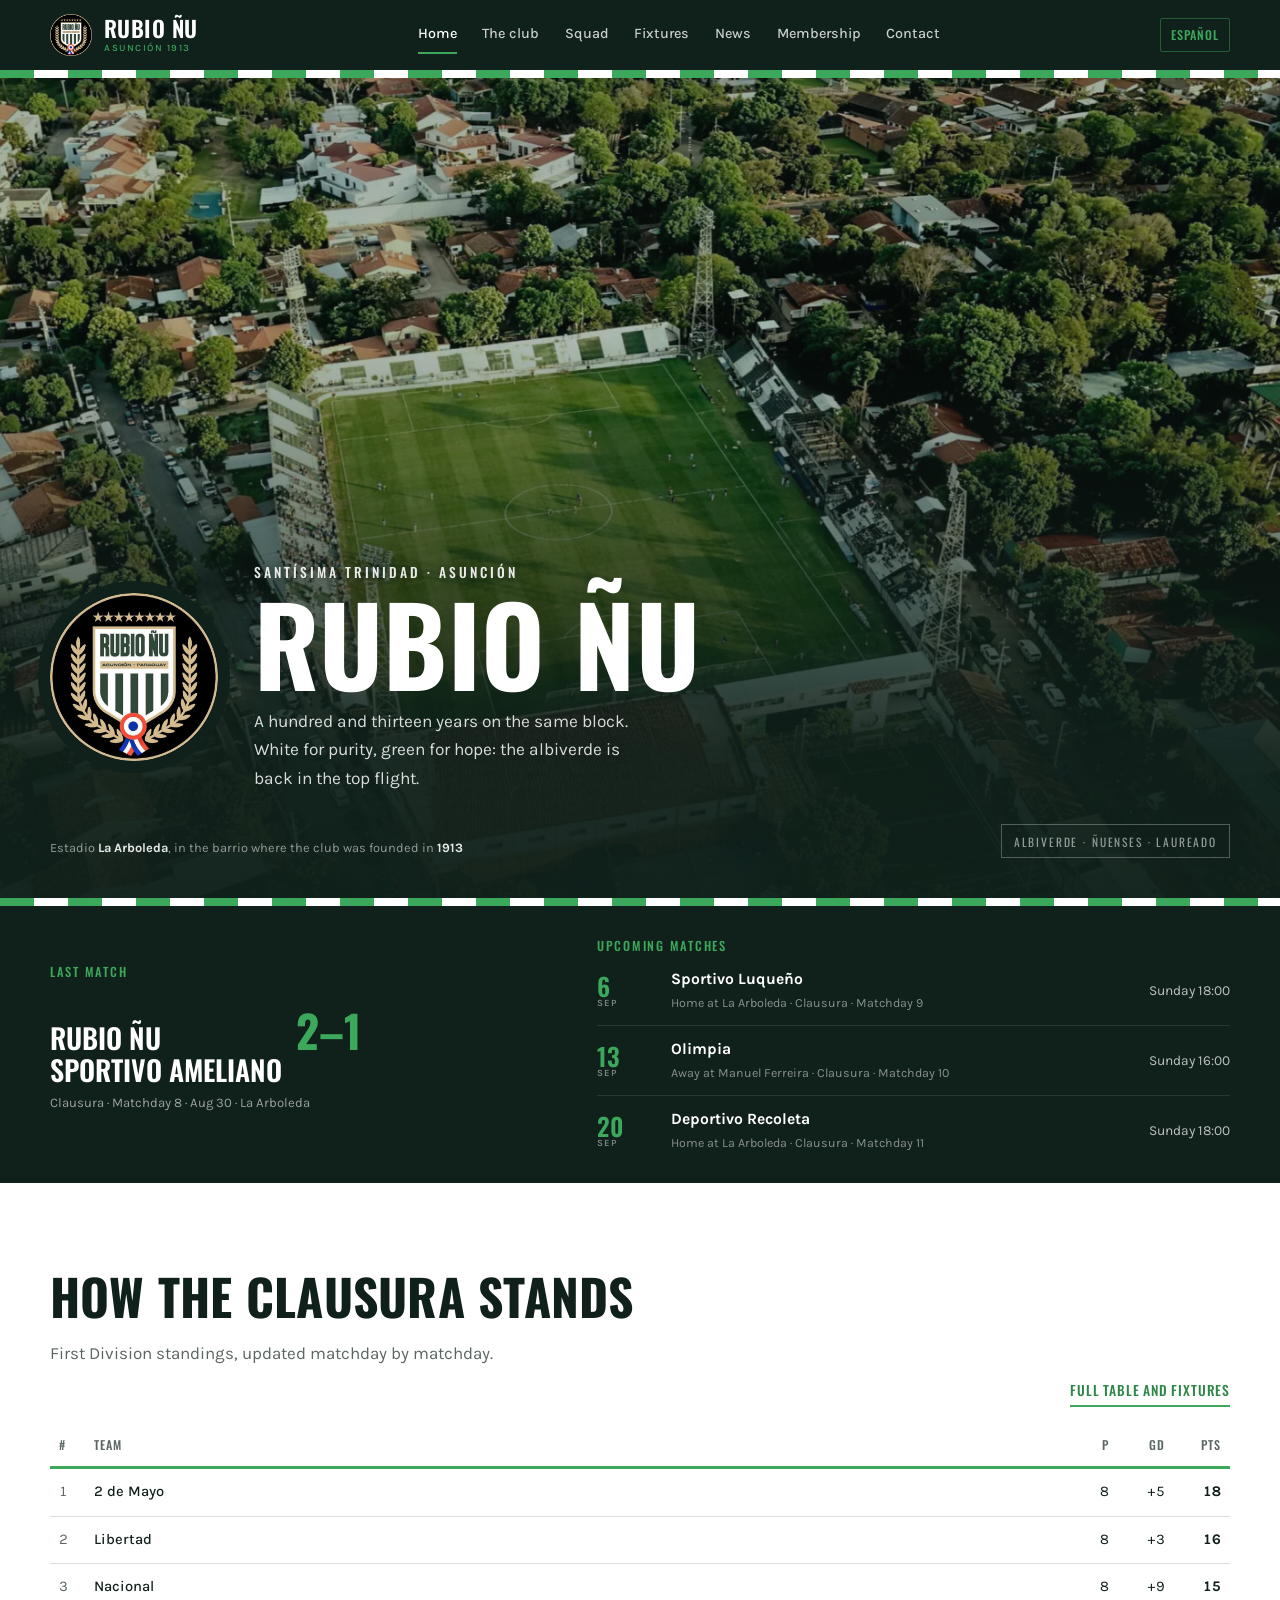
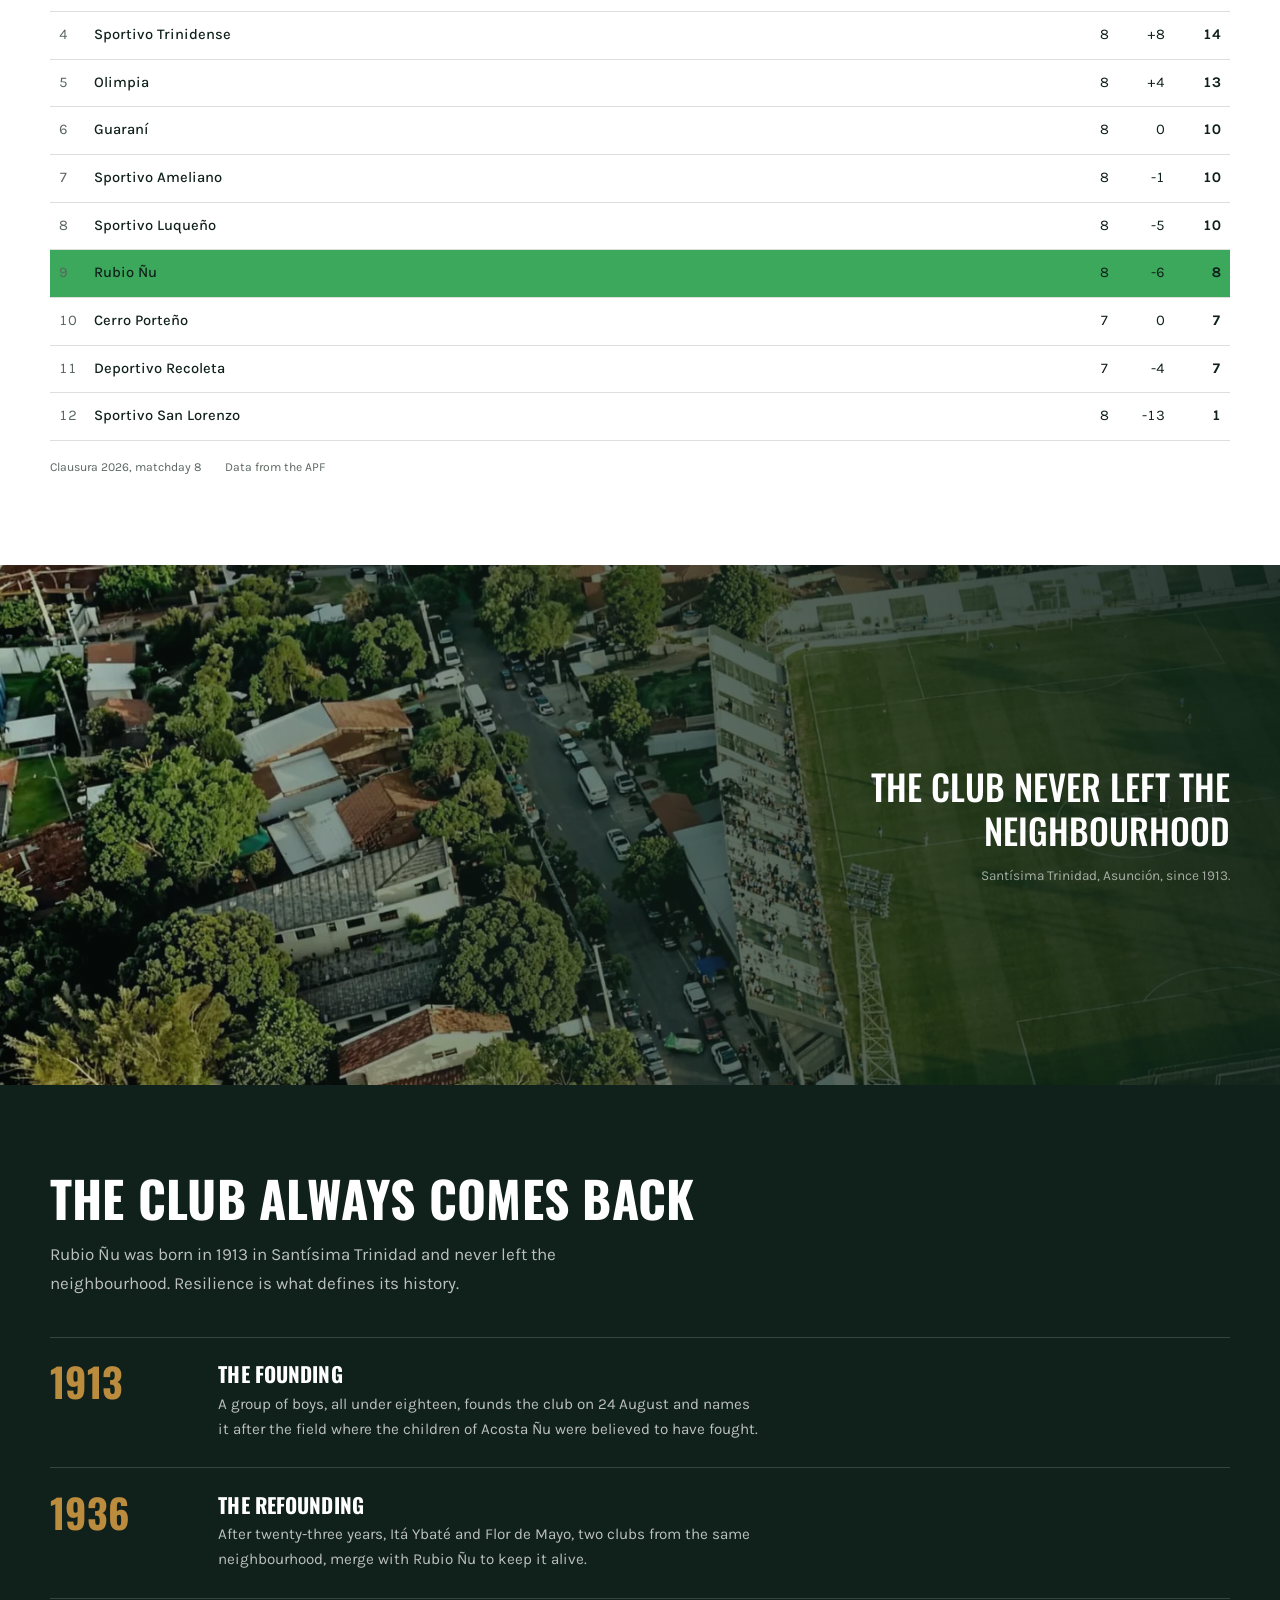
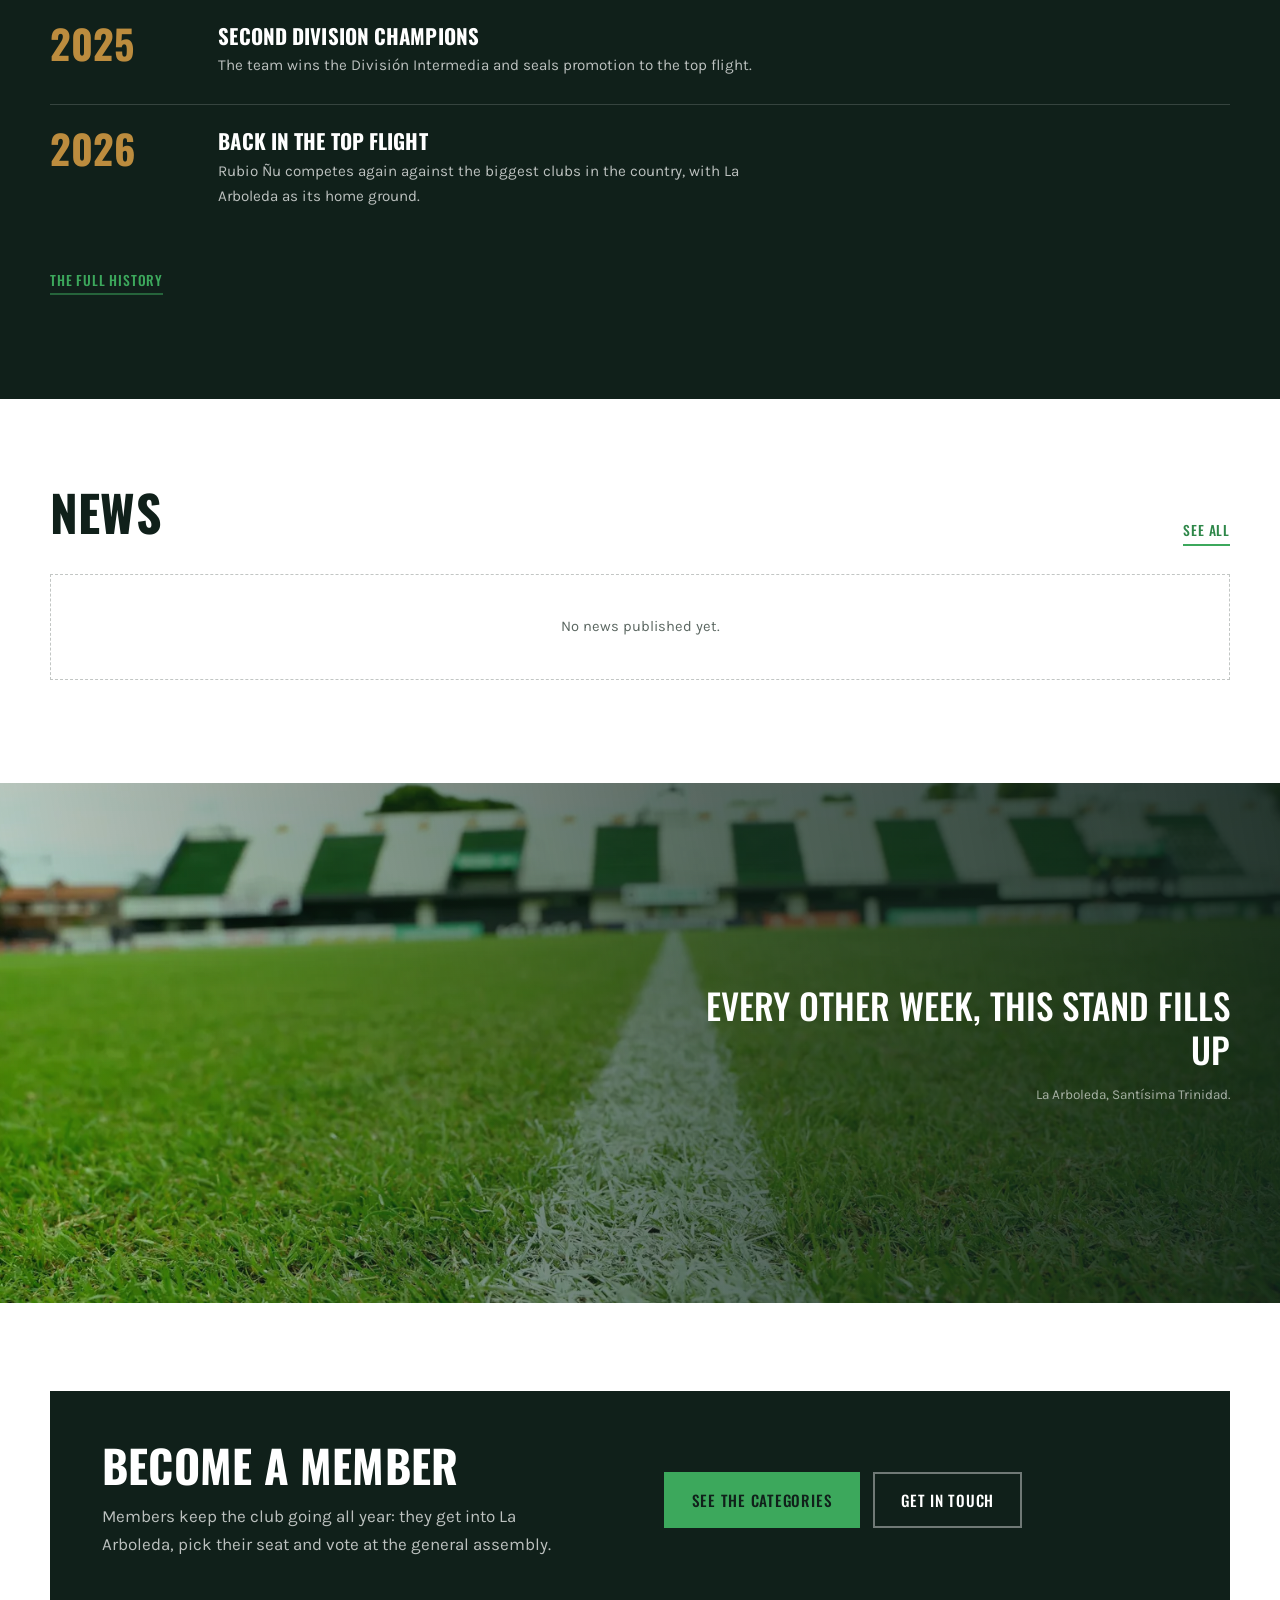
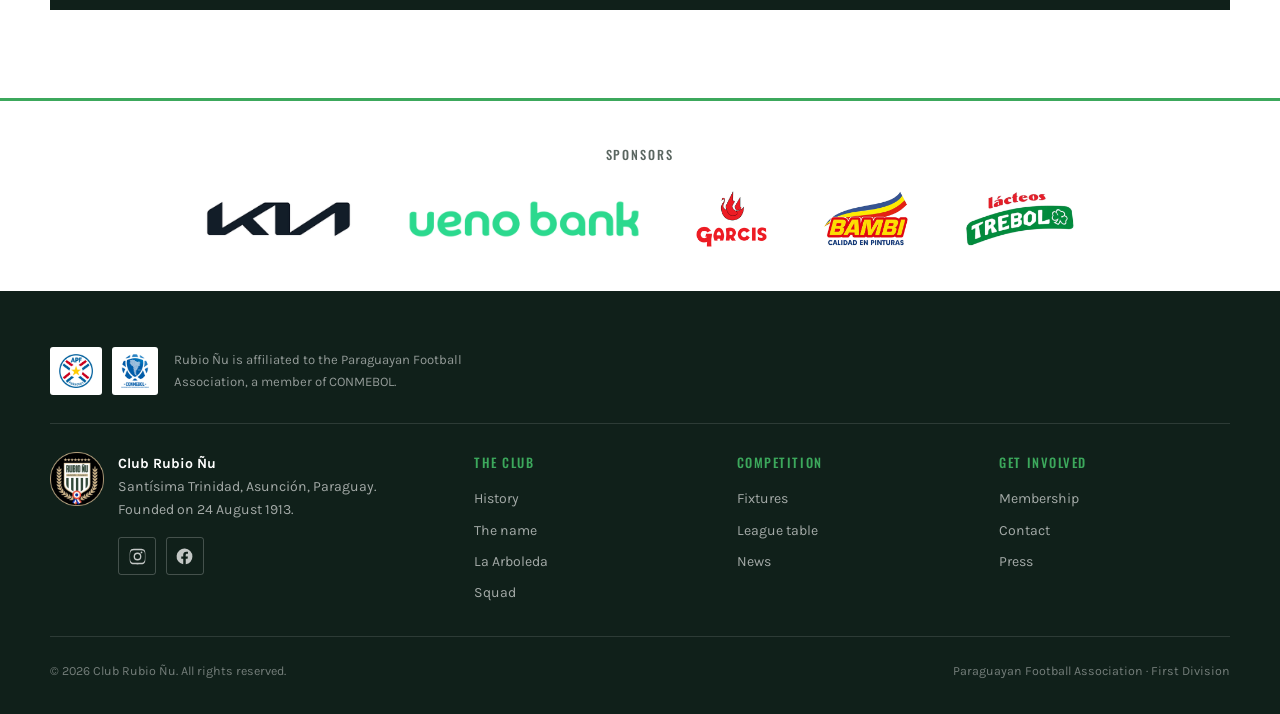
==== commit 2f3d9178: "Fotos del estadio, galería de acción del plantel y banda de tribuna (v14)" ====
--- a/en/index.html
+++ b/en/index.html
@@ -153,6 +153,16 @@
   </div>
 </section>
 
+<section class="banda-foto">
+  <div class="fondo" style="background-image:url('../assets/img/tribuna-arboleda.webp')"></div>
+  <div class="velo"></div>
+  <div class="marco">
+    <p class="banda-cita">Every other week, this stand fills up
+      <span>La Arboleda, Santísima Trinidad.</span>
+    </p>
+  </div>
+</section>
+
 <section class="seccion">
   <div class="marco">
     <div class="accion">
--- a/assets/css/main.css
+++ b/assets/css/main.css
@@ -167,6 +167,20 @@
 
 @media (max-width: 760px) { .portada-contenido { grid-template-columns: 1fr; } }
 
+/* Portadas de páginas interiores: la foto se ve limpia arriba y el texto
+   apoya sobre una franja sólida al pie, para no tapar las caras. */
+.portada-interior { min-height: min(72vh, 640px); }
+.portada-interior .fondo { animation: none; transform: none; background-position: center 34%; }
+.portada-interior .velo {
+  background: linear-gradient(to top,
+    rgba(16,32,26,0.98) 0%, rgba(16,32,26,0.97) 30%,
+    rgba(16,32,26,0.62) 39%, rgba(16,32,26,0.12) 58%, rgba(16,32,26,0.08) 100%);
+}
+.portada-interior .placa { margin-top: auto; margin-bottom: 0.75rem; }
+.portada-interior .placa img { width: clamp(76px, 9vw, 112px); box-shadow: 0 0 0 9px var(--tinta); }
+.portada-interior .placa h1 { font-size: clamp(2.2rem, 6vw, 3.9rem); }
+.portada-interior .placa p.lema { margin-top: 0.6rem; font-size: 0.98rem; }
+
 /* ===== Franja de partido ===== */
 .franja-partido { background: var(--tinta); color: var(--blanco); }
 .partido-grilla {
@@ -462,22 +476,22 @@
   background-position: center 30%;
   transform-origin: 52% 46%;
   will-change: transform;
-  animation: sobrevuelo 54s ease-in-out infinite alternate;
+  animation: sobrevuelo 30s linear infinite alternate;
 }
 
 /* Sobrevuelo: avance lento con deriva diagonal, como un drone cruzando la cancha. */
 @keyframes sobrevuelo {
-  from { transform: scale(1.04) translate3d(-1.1%, 0.7%, 0); }
-  to   { transform: scale(1.15) translate3d(1.1%, -0.7%, 0); }
+  from { transform: scale(1.02) translate3d(-2.6%, 1.6%, 0); }
+  to   { transform: scale(1.24) translate3d(2.6%, -1.6%, 0); }
 }
 
 .banda-foto .fondo {
-  animation: sobrevuelo-corto 68s ease-in-out infinite alternate;
+  animation: sobrevuelo-corto 38s linear infinite alternate;
   will-change: transform;
 }
 @keyframes sobrevuelo-corto {
-  from { transform: scale(1.03) translate3d(0.8%, 0, 0); }
-  to   { transform: scale(1.11) translate3d(-0.8%, 0, 0); }
+  from { transform: scale(1.02) translate3d(2.2%, 0, 0); }
+  to   { transform: scale(1.16) translate3d(-2.2%, 0, 0); }
 }
 
 @media (prefers-reduced-motion: reduce) {
@@ -579,6 +593,10 @@
 }
 .figura-estadio figcaption b { color: var(--tinta); font-weight: 700; }
 
+.seccion-tinta .figura-estadio figcaption { color: rgba(255, 255, 255, 0.55); }
+.seccion-tinta .figura-estadio figcaption b { color: rgba(255, 255, 255, 0.85); }
+.figura-ancha { margin-top: clamp(2rem, 5vw, 3rem); }
+
 /* ===== Redes ===== */
 .redes { display: flex; gap: 0.6rem; margin-top: 1rem; }
 .redes a {
@@ -592,6 +610,29 @@
 
 .redes-claro a { border-color: rgba(16, 32, 26, 0.22); color: var(--tinta); }
 .redes-claro a:hover { background: var(--verde); border-color: var(--verde); color: var(--tinta); }
+
+/* ===== Tiras y galerías de fotos ===== */
+.tira-fotos {
+  display: grid; grid-template-columns: repeat(auto-fit, minmax(240px, 1fr));
+  gap: 2px; margin-top: clamp(1.5rem, 4vw, 2.25rem);
+}
+.tira-fotos figure { margin: 0; }
+.tira-fotos img { width: 100%; height: 100%; object-fit: cover; aspect-ratio: 3/2; display: block; }
+.tira-fotos figcaption {
+  font-size: 0.78rem; color: var(--tinta-suave); margin-top: 0.55rem;
+}
+.seccion-tinta .tira-fotos figcaption { color: rgba(255,255,255,0.55); }
+
+.galeria-accion {
+  display: grid; grid-template-columns: repeat(3, 1fr);
+  gap: 2px; border-top: 3px solid var(--verde); padding-top: 2px;
+}
+@media (max-width: 760px) { .galeria-accion { grid-template-columns: repeat(2, 1fr); } }
+.galeria-accion img {
+  width: 100%; height: 100%; object-fit: cover; aspect-ratio: 4/5; display: block;
+  transition: filter 0.2s;
+}
+.galeria-accion a:hover img, .galeria-accion figure:hover img { filter: brightness(1.06); }
 
 /* ===== Pie ===== */
 .pie {
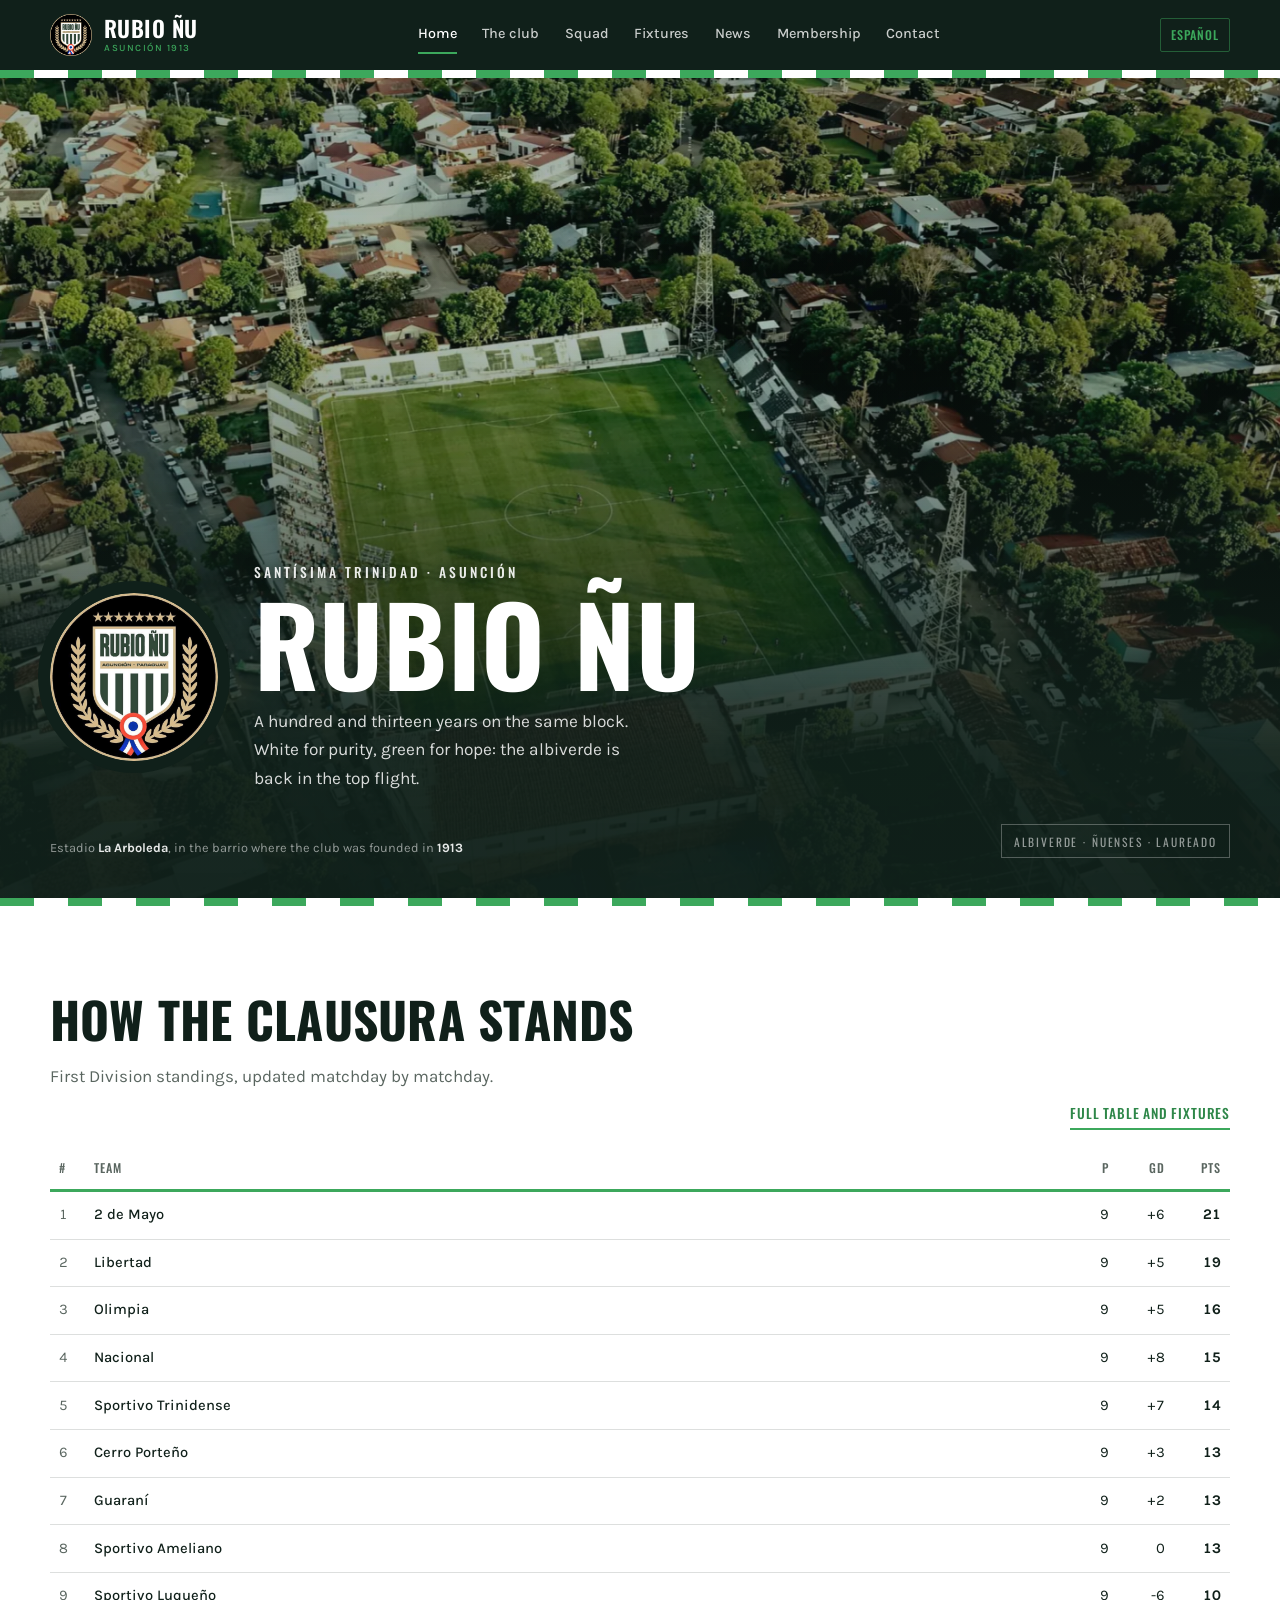
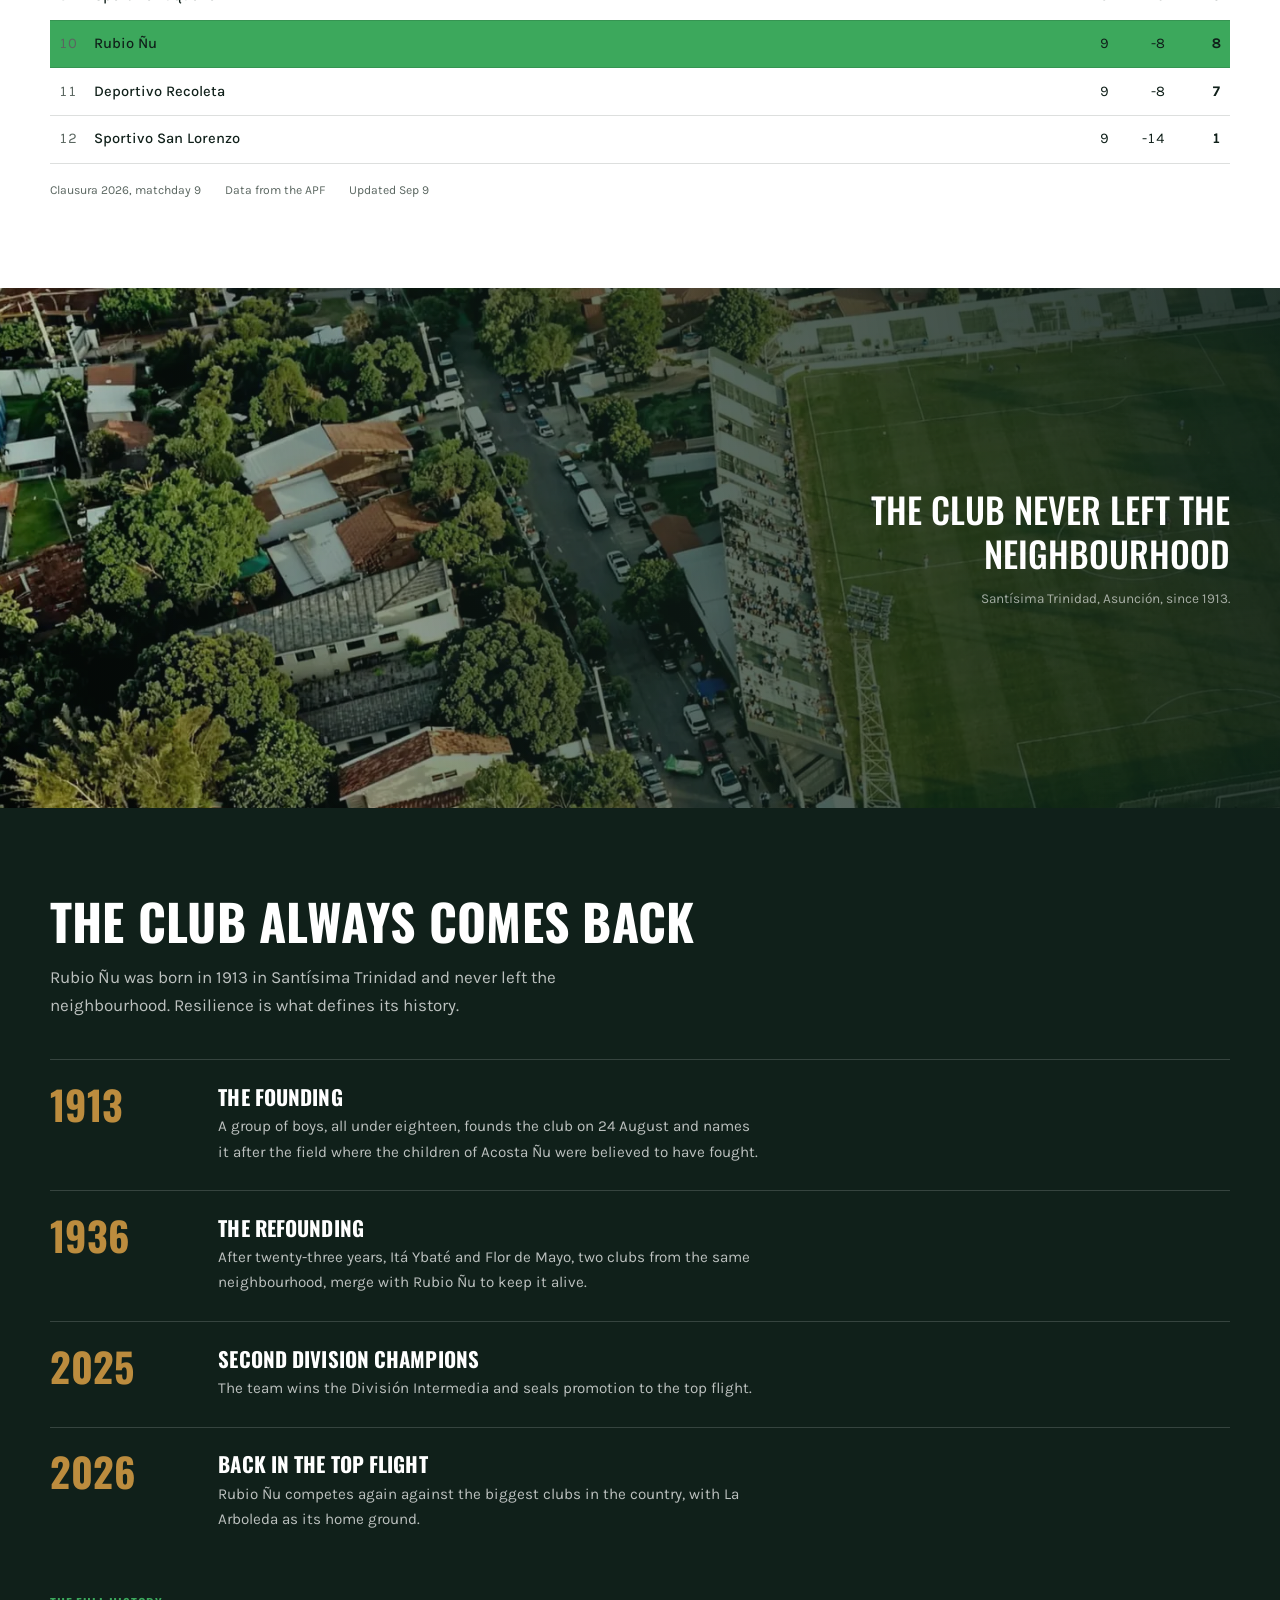
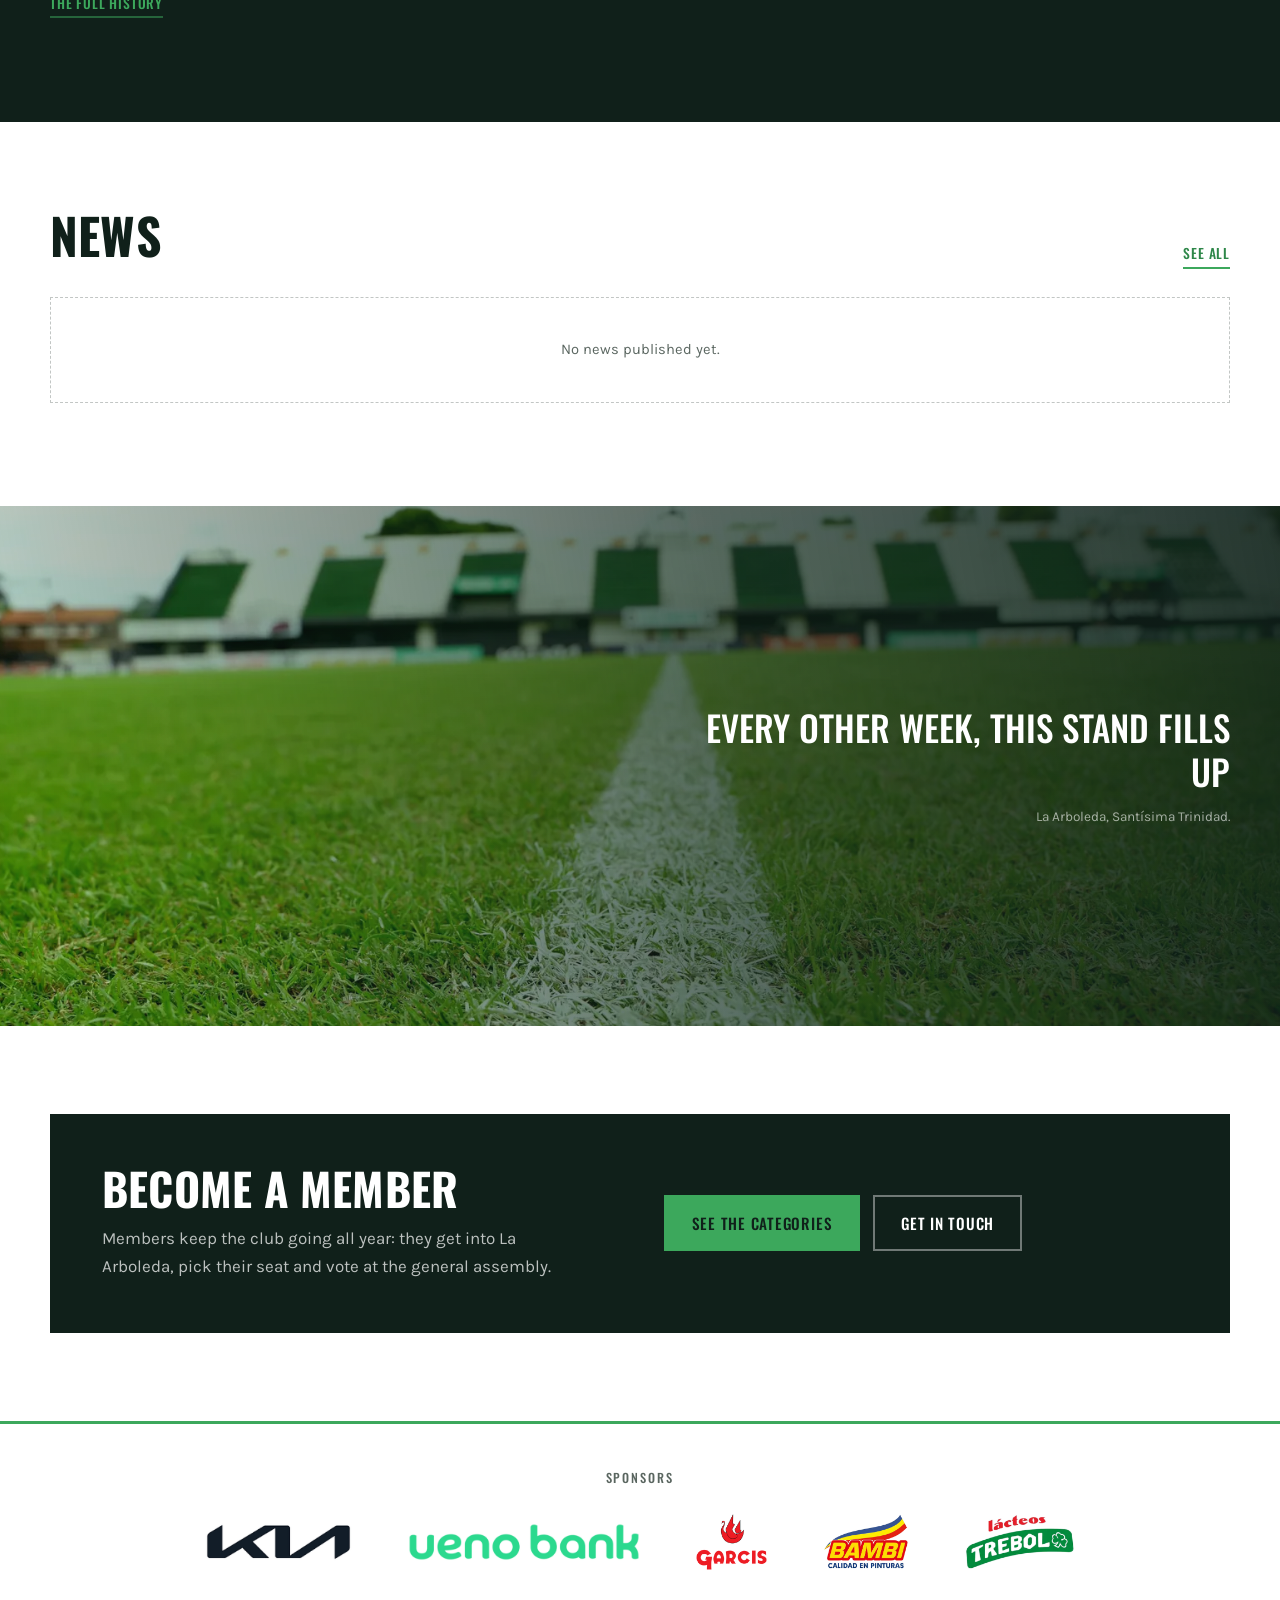
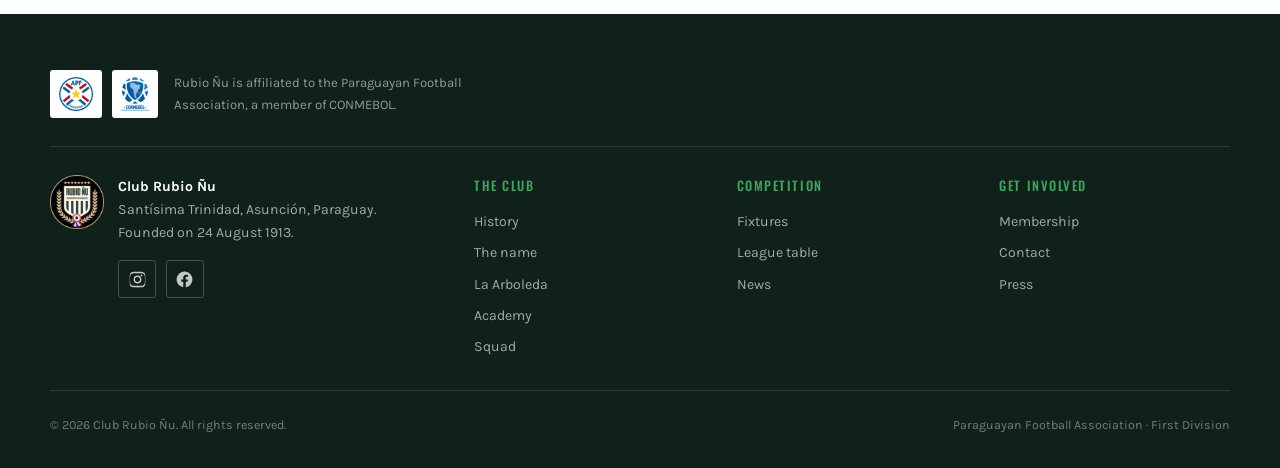
==== commit ac155cbf: "Sección de inferiores con el CARDIF (v15)" ====
--- a/en/index.html
+++ b/en/index.html
@@ -220,6 +220,7 @@
           <li><a href="club.html">History</a></li>
           <li><a href="club.html#nombre">The name</a></li>
           <li><a href="club.html#estadio">La Arboleda</a></li>
+          <li><a href="club.html#inferiores">Academy</a></li>
           <li><a href="plantel.html">Squad</a></li>
         </ul>
       </div>
